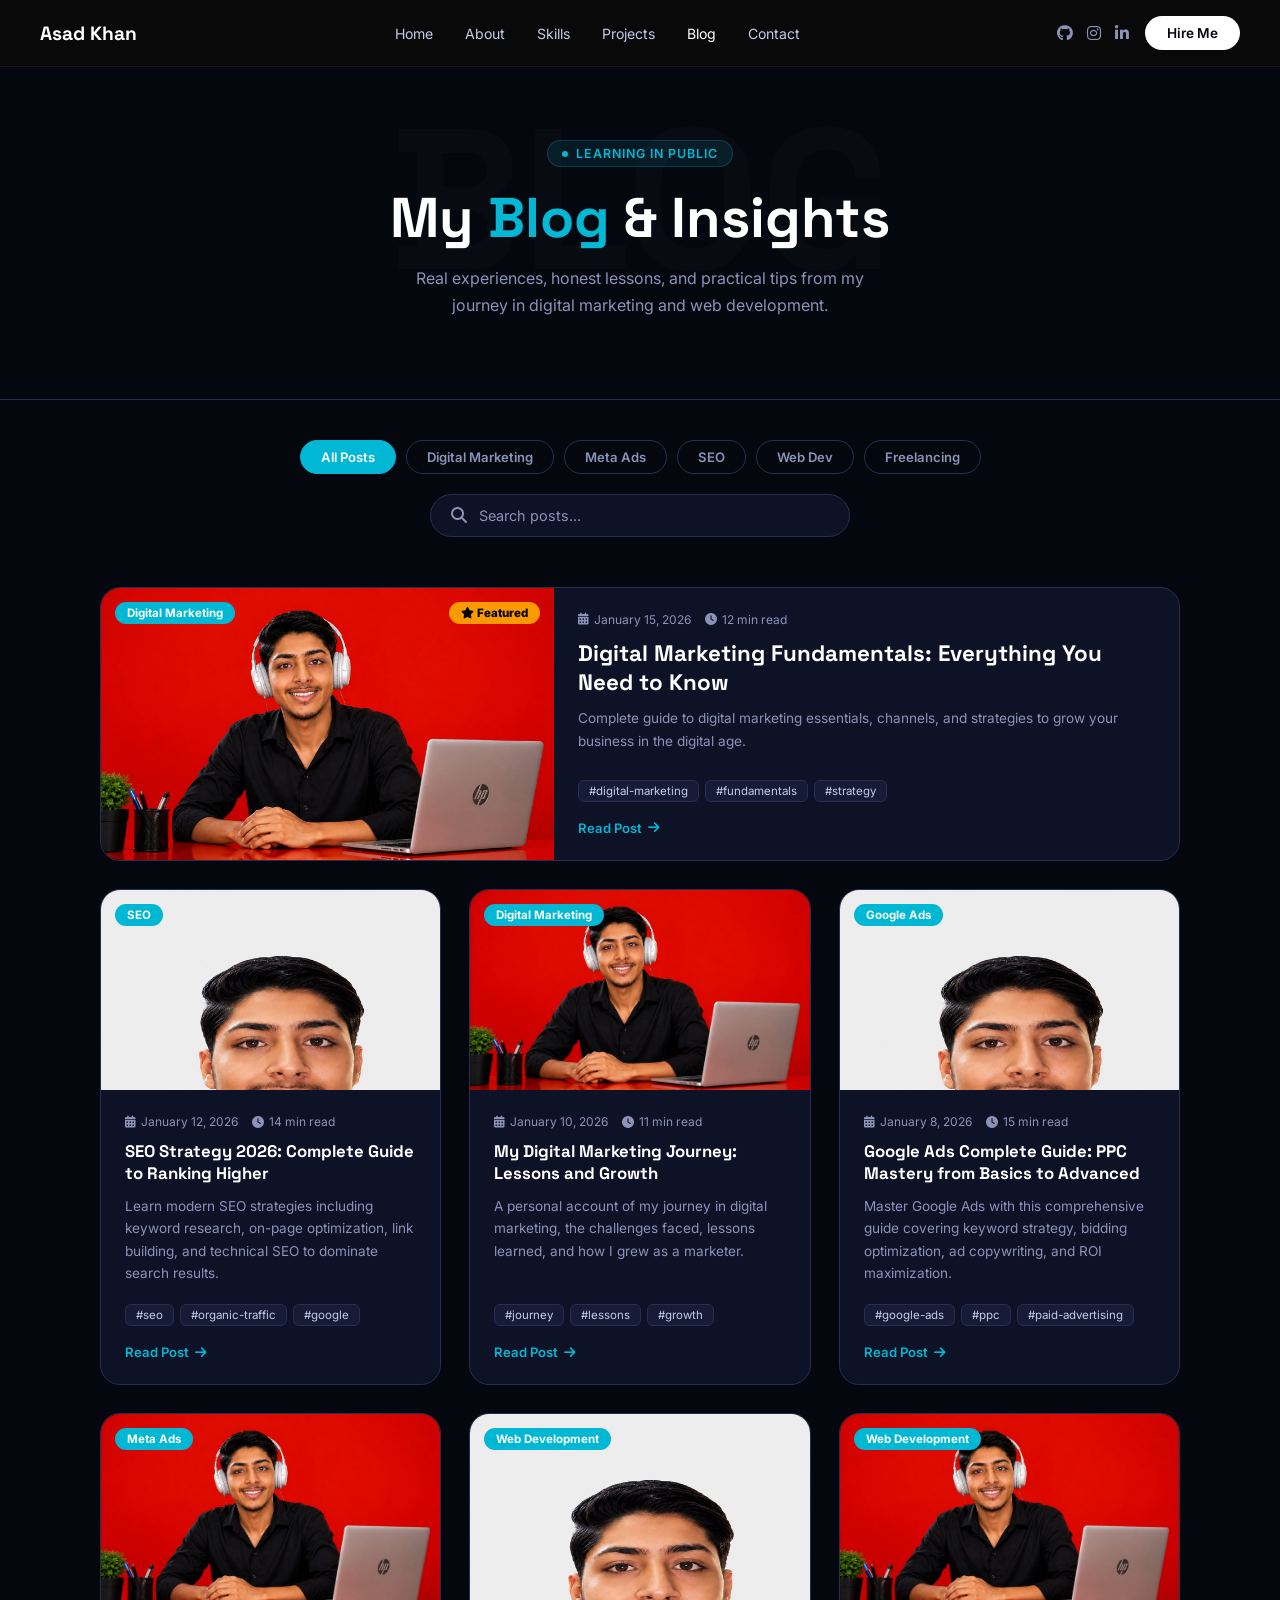
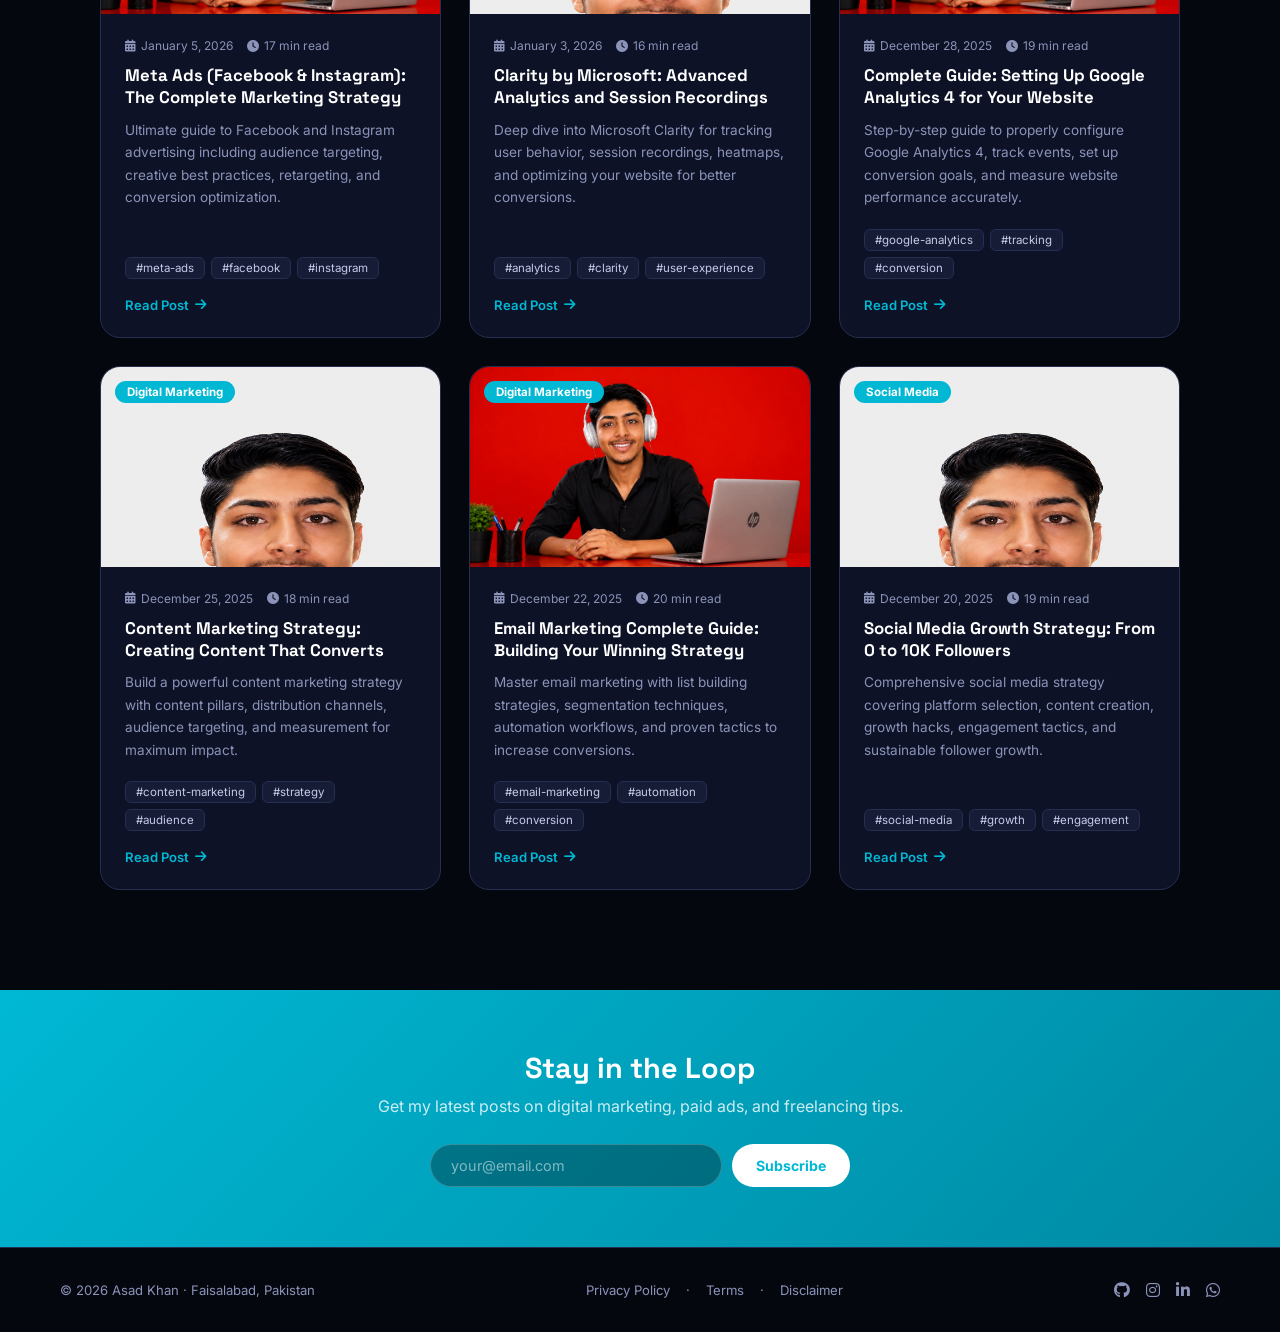
==== blog.html @ 9afbaabc "Add files via upload" ====
<!DOCTYPE html>
<html lang="en">
<head>
<meta charset="UTF-8"/>
<meta name="viewport" content="width=device-width, initial-scale=1.0"/>
<title>Blog | Asad Khan</title>
<link href="https://fonts.googleapis.com/css2?family=Inter:wght@300;400;500;600;700;800;900&family=Space+Grotesk:wght@400;500;600;700&display=swap" rel="stylesheet"/>
<link rel="stylesheet" href="https://cdnjs.cloudflare.com/ajax/libs/font-awesome/6.5.0/css/all.min.css"/>
<style>
*,*::before,*::after{margin:0;padding:0;box-sizing:border-box;}
:root{--red:#00B8D4;--red-dark:#0089A3;--red-light:#4DD8EA;--black:#05070F;--dark:#0A0E1C;--dark3:#161B36;--white:#FFFFFF;--grey:#8B93B8;--light-grey:#C4CBE8;--card-dark:#0D1226;--card-border:#262E52;}
html{scroll-behavior:smooth;}
body{font-family:'Inter',sans-serif;background:var(--black);color:var(--white);overflow-x:hidden;}
a{text-decoration:none;color:inherit;}
::-webkit-scrollbar{width:4px;}::-webkit-scrollbar-thumb{background:var(--red);border-radius:2px;}

/* NAV */
nav{position:fixed;top:0;left:0;right:0;z-index:1000;display:flex;align-items:center;justify-content:space-between;padding:16px 40px;background:rgba(10,10,10,0.92);backdrop-filter:blur(12px);border-bottom:1px solid rgba(255,255,255,0.05);}
.nav-logo{font-family:'Space Grotesk',sans-serif;font-size:1.2rem;font-weight:700;}
.nav-links{display:flex;gap:32px;list-style:none;}
.nav-links a{font-size:0.88rem;color:var(--light-grey);transition:color 0.2s;}
.nav-links a:hover,.nav-links a.active{color:var(--white);}
.nav-right{display:flex;align-items:center;gap:16px;}
.nav-social-links{display:flex;gap:14px;}
.nav-social-links a{color:var(--grey);font-size:1rem;transition:color 0.2s;}
.nav-social-links a:hover{color:var(--white);}
.btn-hire{background:var(--white);color:var(--black);padding:9px 22px;border-radius:50px;font-size:0.85rem;font-weight:600;transition:all 0.2s;}
.btn-hire:hover{background:var(--red);color:var(--white);}

/* HERO */
.blog-hero{padding:140px 60px 80px;text-align:center;position:relative;overflow:hidden;border-bottom:1px solid var(--card-border);}
.blog-hero::before{content:'BLOG';position:absolute;top:50%;left:50%;transform:translate(-50%,-50%);font-family:'Space Grotesk',sans-serif;font-size:clamp(80px,18vw,200px);font-weight:900;color:rgba(255,255,255,0.02);pointer-events:none;white-space:nowrap;}
.blog-eyebrow{display:inline-flex;align-items:center;gap:8px;background:rgba(0,184,212,0.1);border:1px solid rgba(0,184,212,0.25);padding:5px 14px;border-radius:50px;font-size:0.78rem;color:var(--red);font-weight:600;letter-spacing:1px;text-transform:uppercase;margin-bottom:20px;}
.blog-eyebrow span{width:6px;height:6px;background:var(--red);border-radius:50%;animation:pulse 2s infinite;}
@keyframes pulse{0%,100%{opacity:1}50%{opacity:0.3}}
.blog-hero h1{font-family:'Space Grotesk',sans-serif;font-size:clamp(2.2rem,5vw,3.5rem);font-weight:800;line-height:1.1;margin-bottom:16px;}
.blog-hero h1 span{color:var(--red);}
.blog-hero p{color:var(--grey);font-size:1rem;max-width:500px;margin:0 auto;line-height:1.7;}

/* FILTERS */
.filter-wrap{padding:40px 60px 0;display:flex;gap:10px;flex-wrap:wrap;justify-content:center;}
.filter-btn{padding:8px 20px;border-radius:50px;font-size:0.82rem;font-weight:600;border:1px solid var(--card-border);background:transparent;color:var(--grey);cursor:pointer;font-family:inherit;transition:all 0.2s;}
.filter-btn:hover{border-color:var(--red);color:var(--red);}
.filter-btn.active{background:var(--red);border-color:var(--red);color:var(--white);}

/* SEARCH */
.search-wrap{padding:20px 60px 0;display:flex;justify-content:center;}
.search-box{display:flex;align-items:center;gap:12px;background:var(--card-dark);border:1px solid var(--card-border);border-radius:50px;padding:12px 20px;width:100%;max-width:420px;transition:border-color 0.2s;}
.search-box:focus-within{border-color:var(--red);}
.search-box i{color:var(--grey);}
.search-box input{background:transparent;border:none;outline:none;color:var(--white);font-family:inherit;font-size:0.9rem;width:100%;}
.search-box input::placeholder{color:var(--grey);}

/* GRID */
.blog-grid-wrap{padding:50px 60px 100px;max-width:1200px;margin:0 auto;}
.blog-grid{display:grid;grid-template-columns:repeat(auto-fill,minmax(340px,1fr));gap:28px;}

/* CARD */
.blog-card{background:var(--card-dark);border:1px solid var(--card-border);border-radius:20px;overflow:hidden;transition:all 0.3s;cursor:pointer;display:flex;flex-direction:column;}
.blog-card:hover{border-color:rgba(0,184,212,0.4);transform:translateY(-6px);box-shadow:0 20px 50px rgba(0,0,0,0.4);}
.blog-card-img{width:100%;height:200px;background:linear-gradient(135deg,#05101a,#081b2a);display:block;position:relative;overflow:hidden;}
.blog-card-img img{width:100%;height:100%;object-fit:cover;object-position:top;transition:transform 0.4s;}
.blog-card:hover .blog-card-img img{transform:scale(1.05);}
.blog-card-img-placeholder{width:100%;height:100%;display:flex;align-items:center;justify-content:center;font-size:3rem;color:var(--red);}
.blog-cat-badge{position:absolute;top:14px;left:14px;background:var(--red);color:var(--white);padding:4px 12px;border-radius:50px;font-size:0.72rem;font-weight:700;}
.featured-label{position:absolute;top:14px;right:14px;background:rgba(255,170,0,0.9);color:#000;padding:4px 12px;border-radius:50px;font-size:0.72rem;font-weight:800;}
.blog-card-body{padding:24px;flex:1;display:flex;flex-direction:column;}
.blog-meta{display:flex;align-items:center;gap:14px;margin-bottom:12px;}
.blog-date,.blog-read-time{font-size:0.75rem;color:var(--grey);display:flex;align-items:center;gap:5px;}
.blog-card-body h3{font-family:'Space Grotesk',sans-serif;font-size:1.05rem;font-weight:700;line-height:1.3;margin-bottom:10px;color:var(--white);transition:color 0.2s;}
.blog-card:hover h3{color:var(--red);}
.blog-card-body p{font-size:0.85rem;color:var(--grey);line-height:1.65;flex:1;margin-bottom:20px;}
.blog-tags{display:flex;flex-wrap:wrap;gap:6px;margin-bottom:18px;}
.blog-tag{background:var(--dark3);border:1px solid var(--card-border);padding:3px 10px;border-radius:6px;font-size:0.72rem;color:var(--light-grey);}
.blog-read-btn{display:inline-flex;align-items:center;gap:6px;color:var(--red);font-size:0.82rem;font-weight:600;transition:gap 0.2s;}
.blog-card:hover .blog-read-btn{gap:10px;}

/* FEATURED */
.blog-card.featured{grid-column:1/-1;flex-direction:row;min-height:260px;}
.blog-card.featured .blog-card-img{width:42%;height:auto;flex-shrink:0;border-radius:0;}
.blog-card.featured .blog-card-img img{height:100%;}
.blog-card.featured .blog-card-body h3{font-size:1.4rem;}

/* LOADING */
.loading-state{text-align:center;padding:80px 20px;color:var(--grey);}
.loading-state .spinner{width:40px;height:40px;border:3px solid var(--card-border);border-top-color:var(--red);border-radius:50%;animation:spin 0.8s linear infinite;margin:0 auto 16px;}
@keyframes spin{to{transform:rotate(360deg)}}

/* EMPTY */
.empty-state{text-align:center;padding:80px 20px;color:var(--grey);grid-column:1/-1;}
.empty-state i{font-size:3rem;margin-bottom:16px;color:var(--card-border);display:block;}
.empty-state h3{font-size:1.1rem;color:var(--light-grey);margin-bottom:8px;}

/* NEWSLETTER */
.newsletter-strip{background:linear-gradient(135deg,var(--red),#0089A3);padding:60px;text-align:center;position:relative;overflow:hidden;}
.newsletter-strip h2{font-family:'Space Grotesk',sans-serif;font-size:1.8rem;font-weight:700;margin-bottom:10px;}
.newsletter-strip p{color:rgba(255,255,255,0.8);margin-bottom:28px;}
.newsletter-form{display:flex;gap:10px;max-width:420px;margin:0 auto;}
.newsletter-form input{flex:1;background:rgba(0,0,0,0.3);border:1px solid rgba(255,255,255,0.2);color:#fff;border-radius:50px;padding:12px 20px;font-family:inherit;font-size:0.9rem;outline:none;}
.newsletter-form input::placeholder{color:rgba(255,255,255,0.5);}
.newsletter-form button{background:#fff;color:var(--red);border:none;border-radius:50px;padding:12px 24px;font-weight:700;font-size:0.88rem;cursor:pointer;font-family:inherit;transition:all 0.2s;white-space:nowrap;}
.newsletter-form button:hover{background:var(--black);color:#fff;}

/* FOOTER */
footer{background:var(--black);padding:32px 60px;display:flex;justify-content:space-between;align-items:center;border-top:1px solid var(--card-border);flex-wrap:wrap;gap:16px;}
.footer-left{font-size:0.82rem;color:var(--grey);}
.footer-center{font-size:0.82rem;color:var(--grey);}
.footer-center a{color:var(--grey);text-decoration:none;transition:color 0.2s;margin:0 12px;}
.footer-center a:hover{color:var(--white);}
.footer-right{display:flex;gap:16px;}
.footer-right a{color:var(--grey);font-size:1rem;transition:color 0.2s;}
.footer-right a:hover{color:var(--white);}

/* FADE UP */
.fade-up{opacity:0;transform:translateY(30px);transition:all 0.6s ease;}
.fade-up.visible{opacity:1;transform:translateY(0);}

/* MOBILE */
/* Hamburger */
.hamburger{display:none;flex-direction:column;gap:5px;background:none;border:none;cursor:pointer;padding:4px;}
.hamburger span{display:block;width:24px;height:2px;background:#fff;border-radius:2px;transition:all 0.3s;}
.hamburger.open span:nth-child(1){transform:rotate(45deg) translate(5px,5px);}
.hamburger.open span:nth-child(2){opacity:0;}
.hamburger.open span:nth-child(3){transform:rotate(-45deg) translate(5px,-5px);}
.mobile-drawer{display:none;position:fixed;inset:0;z-index:1050;background:rgba(0,0,0,0.97);flex-direction:column;align-items:center;justify-content:center;}
.mobile-drawer.open{display:flex;}
.mobile-drawer a{font-family:'Space Grotesk',sans-serif;font-size:1.8rem;font-weight:700;color:#fff;padding:14px 40px;width:100%;text-align:center;border-bottom:1px solid rgba(255,255,255,0.05);transition:color 0.2s;}
.mobile-drawer a:hover{color:#00B8D4;}
.mobile-drawer-social{display:flex;gap:20px;margin-top:24px;}
.mobile-drawer-social a{font-size:1.3rem!important;width:auto!important;border:none!important;padding:8px!important;color:#888!important;}

@media(max-width:900px){
  nav{padding:14px 20px;}
  .nav-links{display:none;}
  .nav-social-links{display:none;}
  .hamburger{display:flex;}
  .blog-hero{padding:120px 20px 60px;}
  .filter-wrap,.search-wrap,.blog-grid-wrap{padding-left:16px;padding-right:16px;}
  .blog-hero h1{font-size:clamp(1.8rem,6vw,2.5rem);}
  .blog-card.featured{flex-direction:column;}
  .blog-card.featured .blog-card-img{width:100%;height:200px;}
  .blog-grid{grid-template-columns:1fr;gap:16px;}
  .newsletter-strip{padding:40px 20px;}
  .newsletter-form{flex-direction:column;}
  footer{padding:20px;flex-direction:column;gap:12px;}
  .footer-right{justify-content:flex-start;}
}
@media(max-width:480px){
  .blog-hero{padding:100px 16px 40px;}
  .blog-eyebrow{font-size:0.7rem;}
  .filter-wrap{padding:24px 16px 0;gap:6px;}
  .filter-btn{padding:6px 14px;font-size:0.76rem;}
  .search-wrap{padding:14px 16px 0;}
  .blog-card-body{padding:16px;}
  .blog-card-body h3{font-size:0.95rem;}
  .blog-card-body p{font-size:0.82rem;}
  .newsletter-strip h2{font-size:1.3rem;}
}
</style>
<link rel="icon" type="image/x-icon" href="favicon.ico"/>
<link rel="icon" type="image/png" sizes="32x32" href="images/favicon-32x32.png"/>
<link rel="icon" type="image/png" sizes="16x16" href="images/favicon-16x16.png"/>
<link rel="apple-touch-icon" sizes="180x180" href="images/apple-touch-icon.png"/>
<link rel="manifest" href="site.webmanifest"/>
</head>
<body>

<!-- MOBILE DRAWER -->
<div class="mobile-drawer" id="mobileDrawer">
  <a href="index.html">Home</a>
  <a href="index.html#about">About</a>
  <a href="index.html#skills">Skills</a>
  <a href="index.html#projects">Projects</a>
  <a href="blog.html" style="color:#00B8D4">Blog</a>
  <a href="index.html#contact">Contact</a>
  <div class="mobile-drawer-social">
    <a href="https://github.com/asadlodhi143" target="_blank"><i class="fab fa-github"></i></a>
    <a href="https://www.instagram.com/asadlodhi_143/" target="_blank"><i class="fab fa-instagram"></i></a>
    <a href="https://wa.me/923209835916" target="_blank"><i class="fab fa-whatsapp"></i></a>
  </div>
</div>

<!-- NAV -->
<nav>
  <a href="index.html" class="nav-logo">Asad Khan</a>
  <ul class="nav-links">
    <li><a href="index.html">Home</a></li>
    <li><a href="index.html#about">About</a></li>
    <li><a href="index.html#skills">Skills</a></li>
    <li><a href="index.html#projects">Projects</a></li>
    <li><a href="blog.html" class="active">Blog</a></li>
    <li><a href="index.html#contact">Contact</a></li>
  </ul>
  <div class="nav-right">
    <div class="nav-social-links">
      <a href="https://github.com/asadlodhi143" target="_blank"><i class="fab fa-github"></i></a>
      <a href="https://www.instagram.com/asadlodhi_143/" target="_blank"><i class="fab fa-instagram"></i></a>
      <a href="https://www.linkedin.com/in/muhammad-asad-khan-b22606419/?skipRedirect=true" target="_blank"><i class="fab fa-linkedin-in"></i></a>
    </div>
    <a href="index.html#contact" class="btn-hire">Hire Me</a>
    <button class="hamburger" id="hamburger" onclick="toggleMenu()">
      <span></span><span></span><span></span>
    </button>
  </div>
</nav>

<!-- HERO -->
<div class="blog-hero">
  <div class="blog-eyebrow"><span></span> Learning in Public</div>
  <h1>My <span>Blog</span> &amp; Insights</h1>
  <p>Real experiences, honest lessons, and practical tips from my journey in digital marketing and web development.</p>
</div>

<!-- FILTERS -->
<div class="filter-wrap" id="filterWrap">
  <button class="filter-btn active" onclick="filterPosts('all',this)">All Posts</button>
  <button class="filter-btn" onclick="filterPosts('Digital Marketing',this)">Digital Marketing</button>
  <button class="filter-btn" onclick="filterPosts('Meta Ads',this)">Meta Ads</button>
  <button class="filter-btn" onclick="filterPosts('SEO',this)">SEO</button>
  <button class="filter-btn" onclick="filterPosts('Web Development',this)">Web Dev</button>
  <button class="filter-btn" onclick="filterPosts('Freelancing Tips',this)">Freelancing</button>
</div>

<!-- SEARCH -->
<div class="search-wrap">
  <div class="search-box">
    <i class="fas fa-search"></i>
    <input type="text" id="searchInput" placeholder="Search posts..." oninput="searchPosts()"/>
  </div>
</div>

<!-- GRID -->
<div class="blog-grid-wrap">
  <div class="blog-grid" id="blogGrid">
    <div class="loading-state" style="grid-column:1/-1">
      <div class="spinner"></div>
      <p>Loading posts...</p>
    </div>
  </div>
</div>

<!-- NEWSLETTER -->
<div class="newsletter-strip">
  <h2>Stay in the Loop</h2>
  <p>Get my latest posts on digital marketing, paid ads, and freelancing tips.</p>
  <div class="newsletter-form">
    <input type="email" id="nl-email" placeholder="your@email.com"/>
    <button onclick="subscribeNewsletter()">Subscribe</button>
  </div>
</div>

<!-- FOOTER -->
<footer>
  <div class="footer-left">© 2026 Asad Khan · Faisalabad, Pakistan</div>
  <div class="footer-center" style="font-size:0.82rem;">
    <a href="privacy-policy.html" style="color:var(--grey);margin:0 12px;transition:color 0.2s;">Privacy Policy</a> · 
    <a href="terms.html" style="color:var(--grey);margin:0 12px;transition:color 0.2s;">Terms</a> · 
    <a href="disclaimer.html" style="color:var(--grey);margin:0 12px;transition:color 0.2s;">Disclaimer</a>
  </div>
  <div class="footer-right">
    <a href="https://github.com/asadlodhi143" target="_blank"><i class="fab fa-github"></i></a>
    <a href="https://www.instagram.com/asadlodhi_143/" target="_blank"><i class="fab fa-instagram"></i></a>
    <a href="https://www.linkedin.com/in/muhammad-asad-khan-b22606419/?skipRedirect=true" target="_blank"><i class="fab fa-linkedin-in"></i></a>
    <a href="https://wa.me/923209835916" target="_blank"><i class="fab fa-whatsapp"></i></a>
  </div>
</footer>

<script>
// ── STATE ─────────────────────────────────────────────────────────
let ALL_POSTS    = [];
let activeFilter = 'all';
let searchQuery  = '';

// ── ICON MAP per category ────────────────────────────────────────
const EMOJI = {
  'Digital Marketing':'fa-bullhorn','Meta Ads':'fa-bullseye','Google Ads':'fa-magnifying-glass-dollar',
  'SEO':'fa-magnifying-glass','Social Media':'fa-mobile-screen','Web Development':'fa-code',
  'Freelancing Tips':'fa-briefcase','Case Study':'fa-chart-column','General':'fa-pen-nib'
};

// ── LOAD posts.json (auto-generated by build script) ─────────────
async function loadPosts() {
  try {
    const res = await fetch('posts.json?v=' + Date.now());
    if (!res.ok) throw new Error('not found');
    ALL_POSTS = await res.json();
    renderPosts();
  } catch(e) {
    // Fallback: hardcoded 2 sample posts if posts.json not built yet
    ALL_POSTS = [
      {
        id:1, slug:'how-i-built-my-portfolio-free',
        title:'How I Built My Freelance Portfolio Website for Free',
        date:'July 1, 2026', category:'Web Development',
        summary:'I built a fully professional portfolio website with a contact form, voice intro, WhatsApp chat button — all for PKR 0. Here is exactly how I did it.',
        thumbnail:'images/asad-desk.png',
        tags:['portfolio','github pages','freelancing'],
        readTime:'5 min read', featured:true,
        link:'posts/post-viewer.html?slug=how-i-built-my-portfolio-free'
      },
      {
        id:2, slug:'5-lessons-from-internship',
        title:'5 Things I Learned in My Digital Marketing Internship',
        date:'June 15, 2026', category:'Digital Marketing',
        summary:'After completing my internship at KB Digital Marketing Agency, here are the 5 most valuable real-world lessons that no course ever taught me.',
        thumbnail:'images/asad-headshot.png',
        tags:['internship','digital marketing','lessons'],
        readTime:'4 min read', featured:false,
        link:'posts/post-viewer.html?slug=5-lessons-from-internship'
      }
    ];
    renderPosts();
  }
}

// ── RENDER ────────────────────────────────────────────────────────
function renderPosts() {
  const grid = document.getElementById('blogGrid');

  let filtered = ALL_POSTS.filter(p => {
    const mF = activeFilter === 'all' || p.category === activeFilter;
    const mS = !searchQuery ||
               p.title.toLowerCase().includes(searchQuery) ||
               p.summary.toLowerCase().includes(searchQuery) ||
               (p.tags || []).some(t => t.toLowerCase().includes(searchQuery));
    return mF && mS;
  });

  if (!filtered.length) {
    grid.innerHTML = `<div class="empty-state">
      <i class="fas fa-pen-nib"></i>
      <h3>No posts found</h3>
      <p>Try a different search or check back soon!</p>
    </div>`;
    return;
  }

  grid.innerHTML = filtered.map((p, i) => {
    const isFeat = p.featured && i === 0 && activeFilter === 'all' && !searchQuery;
    const link   = 'posts/post-viewer.html?slug=' + (p.slug || p.id);
    const emoji  = EMOJI[p.category] || 'fa-pen-nib';
    const imgHTML = p.thumbnail
      ? `<img src="${p.thumbnail}" alt="${p.title}" loading="lazy"/>`
      : `<div class="blog-card-img-placeholder"><i class="fas ${emoji}"></i></div>`;
    const tagsHTML = (p.tags||[]).map(t=>`<span class="blog-tag">#${t}</span>`).join('');

    return `
    <div class="blog-card ${isFeat?'featured':''} fade-up" onclick="window.location='${link}'">
      <div class="blog-card-img">
        ${imgHTML}
        <span class="blog-cat-badge">${p.category}</span>
        ${isFeat?'<span class="featured-label"><i class="fas fa-star"></i> Featured</span>':''}
      </div>
      <div class="blog-card-body">
        <div class="blog-meta">
          <span class="blog-date"><i class="fas fa-calendar-alt"></i> ${p.date}</span>
          <span class="blog-read-time"><i class="fas fa-clock"></i> ${p.readTime}</span>
        </div>
        <h3>${p.title}</h3>
        <p>${p.summary}</p>
        <div class="blog-tags">${tagsHTML}</div>
        <span class="blog-read-btn">Read Post <i class="fas fa-arrow-right"></i></span>
      </div>
    </div>`;
  }).join('');

  // Trigger fade-up
  requestAnimationFrame(() => {
    document.querySelectorAll('.fade-up').forEach((el,i) => {
      setTimeout(() => el.classList.add('visible'), i * 100);
    });
  });
}

// ── FILTER & SEARCH ───────────────────────────────────────────────
function filterPosts(cat, btn) {
  activeFilter = cat;
  document.querySelectorAll('.filter-btn').forEach(b => b.classList.remove('active'));
  btn.classList.add('active');
  renderPosts();
}
function searchPosts() {
  searchQuery = document.getElementById('searchInput').value.toLowerCase().trim();
  renderPosts();
}

// ── NEWSLETTER ────────────────────────────────────────────────────
function subscribeNewsletter() {
  const email = document.getElementById('nl-email').value.trim();
  if (!email || !email.includes('@')) { alert('Please enter a valid email.'); return; }
  alert('Subscribed! Thanks ' + email);
  document.getElementById('nl-email').value = '';
}

// ── INIT ──────────────────────────────────────────────────────────
loadPosts();

// ── MOBILE MENU ───────────────────────────────────────────────────
function toggleMenu() {
  const d = document.getElementById('mobileDrawer');
  const b = document.getElementById('hamburger');
  const isOpen = d.classList.toggle('open');
  b.classList.toggle('open', isOpen);
  document.body.style.overflow = isOpen ? 'hidden' : '';
}
document.addEventListener('keydown', e => {
  if (e.key === 'Escape') {
    document.getElementById('mobileDrawer').classList.remove('open');
    document.getElementById('hamburger').classList.remove('open');
    document.body.style.overflow = '';
  }
});
</script>
</body>
</html>
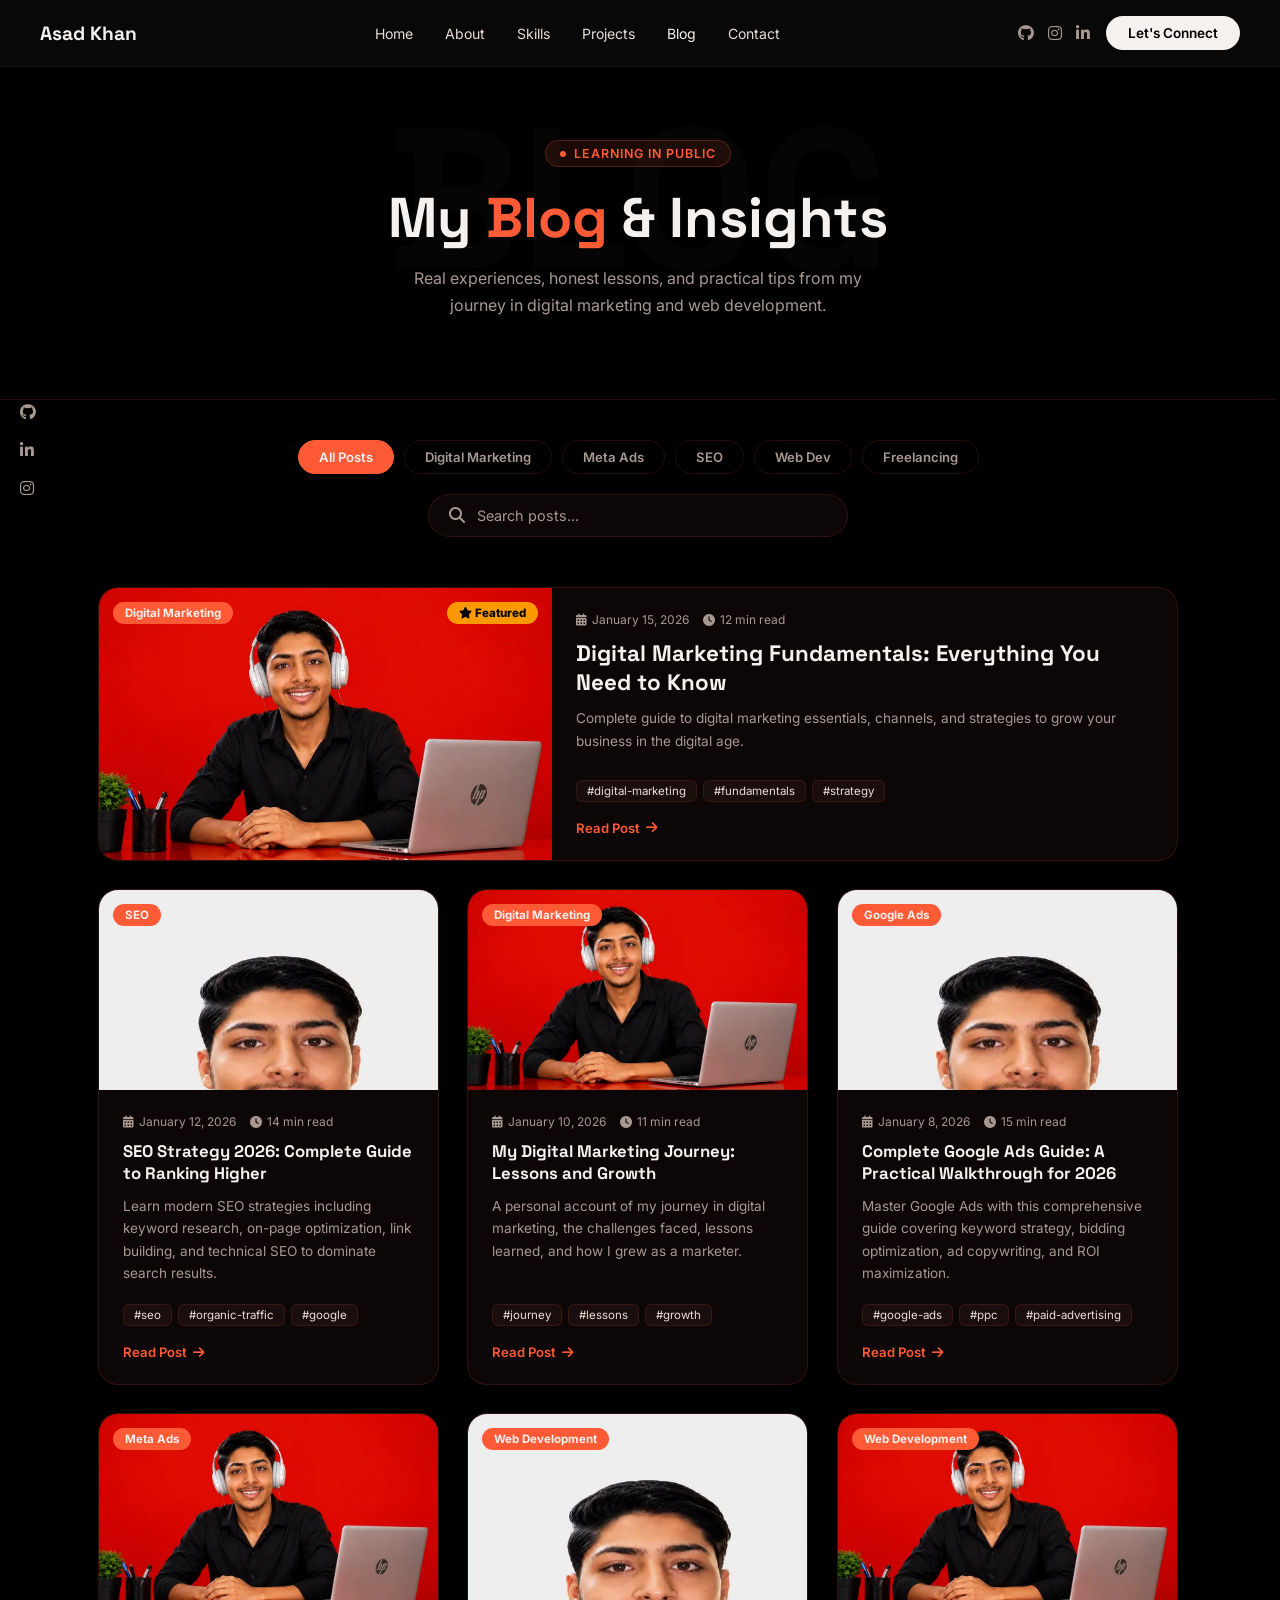
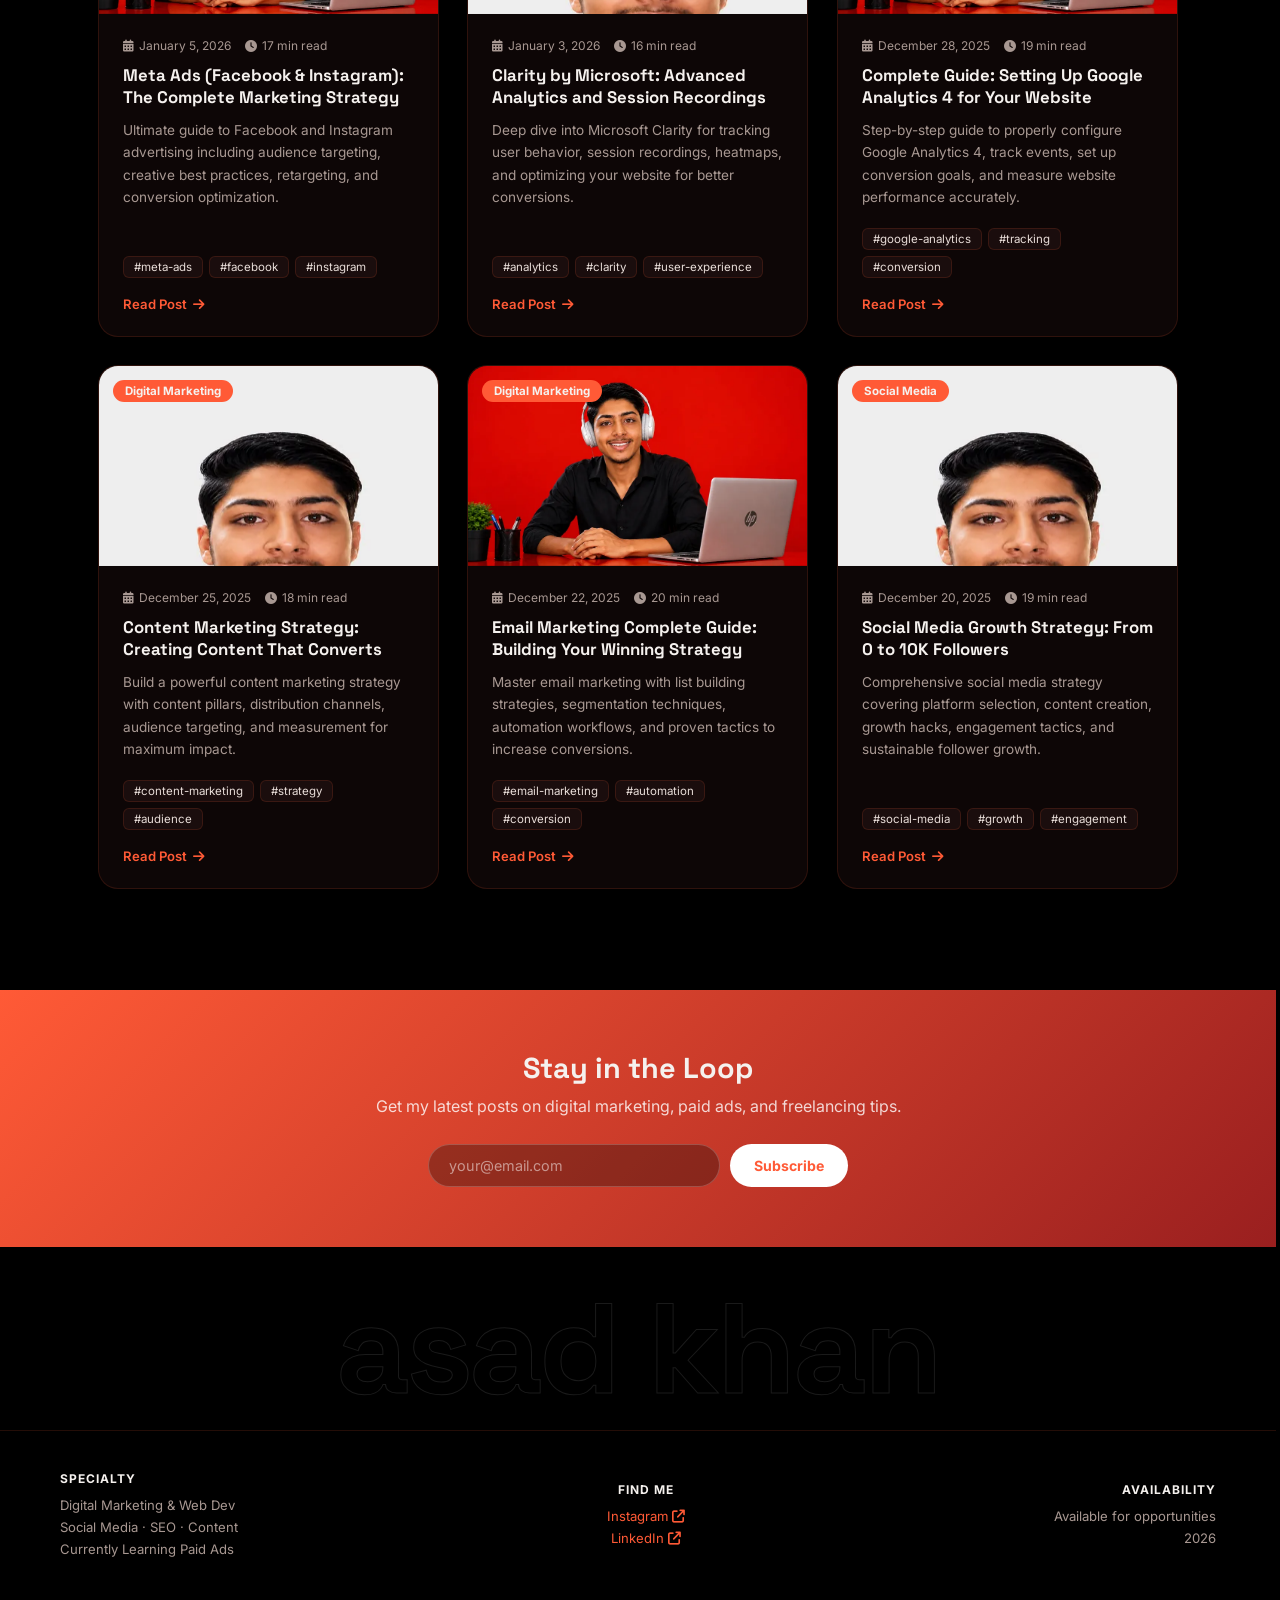
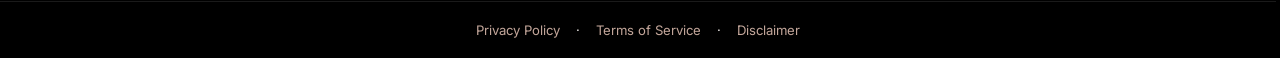
==== commit 91f23eac: "Add files via upload" ====
--- a/blog.html
+++ b/blog.html
@@ -1,177 +1,198 @@
 <!DOCTYPE html>
 <html lang="en">
 <head>
+<!-- Microsoft Clarity (site-wide) -->
+<script type="text/javascript">
+  (function(c,l,a,r,i,t,y){
+    c[a]=c[a]||function(){(c[a].q=c[a].q||[]).push(arguments)};
+    t=l.createElement(r);t.async=1;t.src="https://www.clarity.ms/tag/"+i;
+    y=l.getElementsByTagName(r)[0];y.parentNode.insertBefore(t,y);
+  })(window, document, "clarity", "script", "xlpjov2pxv");
+</script>
+
 <meta charset="UTF-8"/>
 <meta name="viewport" content="width=device-width, initial-scale=1.0"/>
 <title>Blog | Asad Khan</title>
+<meta name="description" content="Real experiences, honest lessons, and practical tips from Muhammad Asad Khan's journey in digital marketing and web development."/>
+
+<!-- Brand fonts + icons (same as main site) -->
 <link href="https://fonts.googleapis.com/css2?family=Inter:wght@300;400;500;600;700;800;900&family=Space+Grotesk:wght@400;500;600;700&display=swap" rel="stylesheet"/>
 <link rel="stylesheet" href="https://cdnjs.cloudflare.com/ajax/libs/font-awesome/6.5.0/css/all.min.css"/>
-<style>
-*,*::before,*::after{margin:0;padding:0;box-sizing:border-box;}
-:root{--red:#00B8D4;--red-dark:#0089A3;--red-light:#4DD8EA;--black:#05070F;--dark:#0A0E1C;--dark3:#161B36;--white:#FFFFFF;--grey:#8B93B8;--light-grey:#C4CBE8;--card-dark:#0D1226;--card-border:#262E52;}
-html{scroll-behavior:smooth;}
-body{font-family:'Inter',sans-serif;background:var(--black);color:var(--white);overflow-x:hidden;}
-a{text-decoration:none;color:inherit;}
-::-webkit-scrollbar{width:4px;}::-webkit-scrollbar-thumb{background:var(--red);border-radius:2px;}
-
-/* NAV */
-nav{position:fixed;top:0;left:0;right:0;z-index:1000;display:flex;align-items:center;justify-content:space-between;padding:16px 40px;background:rgba(10,10,10,0.92);backdrop-filter:blur(12px);border-bottom:1px solid rgba(255,255,255,0.05);}
-.nav-logo{font-family:'Space Grotesk',sans-serif;font-size:1.2rem;font-weight:700;}
-.nav-links{display:flex;gap:32px;list-style:none;}
-.nav-links a{font-size:0.88rem;color:var(--light-grey);transition:color 0.2s;}
-.nav-links a:hover,.nav-links a.active{color:var(--white);}
-.nav-right{display:flex;align-items:center;gap:16px;}
-.nav-social-links{display:flex;gap:14px;}
-.nav-social-links a{color:var(--grey);font-size:1rem;transition:color 0.2s;}
-.nav-social-links a:hover{color:var(--white);}
-.btn-hire{background:var(--white);color:var(--black);padding:9px 22px;border-radius:50px;font-size:0.85rem;font-weight:600;transition:all 0.2s;}
-.btn-hire:hover{background:var(--red);color:var(--white);}
-
-/* HERO */
-.blog-hero{padding:140px 60px 80px;text-align:center;position:relative;overflow:hidden;border-bottom:1px solid var(--card-border);}
-.blog-hero::before{content:'BLOG';position:absolute;top:50%;left:50%;transform:translate(-50%,-50%);font-family:'Space Grotesk',sans-serif;font-size:clamp(80px,18vw,200px);font-weight:900;color:rgba(255,255,255,0.02);pointer-events:none;white-space:nowrap;}
-.blog-eyebrow{display:inline-flex;align-items:center;gap:8px;background:rgba(0,184,212,0.1);border:1px solid rgba(0,184,212,0.25);padding:5px 14px;border-radius:50px;font-size:0.78rem;color:var(--red);font-weight:600;letter-spacing:1px;text-transform:uppercase;margin-bottom:20px;}
-.blog-eyebrow span{width:6px;height:6px;background:var(--red);border-radius:50%;animation:pulse 2s infinite;}
-@keyframes pulse{0%,100%{opacity:1}50%{opacity:0.3}}
-.blog-hero h1{font-family:'Space Grotesk',sans-serif;font-size:clamp(2.2rem,5vw,3.5rem);font-weight:800;line-height:1.1;margin-bottom:16px;}
-.blog-hero h1 span{color:var(--red);}
-.blog-hero p{color:var(--grey);font-size:1rem;max-width:500px;margin:0 auto;line-height:1.7;}
-
-/* FILTERS */
-.filter-wrap{padding:40px 60px 0;display:flex;gap:10px;flex-wrap:wrap;justify-content:center;}
-.filter-btn{padding:8px 20px;border-radius:50px;font-size:0.82rem;font-weight:600;border:1px solid var(--card-border);background:transparent;color:var(--grey);cursor:pointer;font-family:inherit;transition:all 0.2s;}
-.filter-btn:hover{border-color:var(--red);color:var(--red);}
-.filter-btn.active{background:var(--red);border-color:var(--red);color:var(--white);}
-
-/* SEARCH */
-.search-wrap{padding:20px 60px 0;display:flex;justify-content:center;}
-.search-box{display:flex;align-items:center;gap:12px;background:var(--card-dark);border:1px solid var(--card-border);border-radius:50px;padding:12px 20px;width:100%;max-width:420px;transition:border-color 0.2s;}
-.search-box:focus-within{border-color:var(--red);}
-.search-box i{color:var(--grey);}
-.search-box input{background:transparent;border:none;outline:none;color:var(--white);font-family:inherit;font-size:0.9rem;width:100%;}
-.search-box input::placeholder{color:var(--grey);}
-
-/* GRID */
-.blog-grid-wrap{padding:50px 60px 100px;max-width:1200px;margin:0 auto;}
-.blog-grid{display:grid;grid-template-columns:repeat(auto-fill,minmax(340px,1fr));gap:28px;}
-
-/* CARD */
-.blog-card{background:var(--card-dark);border:1px solid var(--card-border);border-radius:20px;overflow:hidden;transition:all 0.3s;cursor:pointer;display:flex;flex-direction:column;}
-.blog-card:hover{border-color:rgba(0,184,212,0.4);transform:translateY(-6px);box-shadow:0 20px 50px rgba(0,0,0,0.4);}
-.blog-card-img{width:100%;height:200px;background:linear-gradient(135deg,#05101a,#081b2a);display:block;position:relative;overflow:hidden;}
-.blog-card-img img{width:100%;height:100%;object-fit:cover;object-position:top;transition:transform 0.4s;}
-.blog-card:hover .blog-card-img img{transform:scale(1.05);}
-.blog-card-img-placeholder{width:100%;height:100%;display:flex;align-items:center;justify-content:center;font-size:3rem;color:var(--red);}
-.blog-cat-badge{position:absolute;top:14px;left:14px;background:var(--red);color:var(--white);padding:4px 12px;border-radius:50px;font-size:0.72rem;font-weight:700;}
-.featured-label{position:absolute;top:14px;right:14px;background:rgba(255,170,0,0.9);color:#000;padding:4px 12px;border-radius:50px;font-size:0.72rem;font-weight:800;}
-.blog-card-body{padding:24px;flex:1;display:flex;flex-direction:column;}
-.blog-meta{display:flex;align-items:center;gap:14px;margin-bottom:12px;}
-.blog-date,.blog-read-time{font-size:0.75rem;color:var(--grey);display:flex;align-items:center;gap:5px;}
-.blog-card-body h3{font-family:'Space Grotesk',sans-serif;font-size:1.05rem;font-weight:700;line-height:1.3;margin-bottom:10px;color:var(--white);transition:color 0.2s;}
-.blog-card:hover h3{color:var(--red);}
-.blog-card-body p{font-size:0.85rem;color:var(--grey);line-height:1.65;flex:1;margin-bottom:20px;}
-.blog-tags{display:flex;flex-wrap:wrap;gap:6px;margin-bottom:18px;}
-.blog-tag{background:var(--dark3);border:1px solid var(--card-border);padding:3px 10px;border-radius:6px;font-size:0.72rem;color:var(--light-grey);}
-.blog-read-btn{display:inline-flex;align-items:center;gap:6px;color:var(--red);font-size:0.82rem;font-weight:600;transition:gap 0.2s;}
-.blog-card:hover .blog-read-btn{gap:10px;}
-
-/* FEATURED */
-.blog-card.featured{grid-column:1/-1;flex-direction:row;min-height:260px;}
-.blog-card.featured .blog-card-img{width:42%;height:auto;flex-shrink:0;border-radius:0;}
-.blog-card.featured .blog-card-img img{height:100%;}
-.blog-card.featured .blog-card-body h3{font-size:1.4rem;}
-
-/* LOADING */
-.loading-state{text-align:center;padding:80px 20px;color:var(--grey);}
-.loading-state .spinner{width:40px;height:40px;border:3px solid var(--card-border);border-top-color:var(--red);border-radius:50%;animation:spin 0.8s linear infinite;margin:0 auto 16px;}
-@keyframes spin{to{transform:rotate(360deg)}}
-
-/* EMPTY */
-.empty-state{text-align:center;padding:80px 20px;color:var(--grey);grid-column:1/-1;}
-.empty-state i{font-size:3rem;margin-bottom:16px;color:var(--card-border);display:block;}
-.empty-state h3{font-size:1.1rem;color:var(--light-grey);margin-bottom:8px;}
-
-/* NEWSLETTER */
-.newsletter-strip{background:linear-gradient(135deg,var(--red),#0089A3);padding:60px;text-align:center;position:relative;overflow:hidden;}
-.newsletter-strip h2{font-family:'Space Grotesk',sans-serif;font-size:1.8rem;font-weight:700;margin-bottom:10px;}
-.newsletter-strip p{color:rgba(255,255,255,0.8);margin-bottom:28px;}
-.newsletter-form{display:flex;gap:10px;max-width:420px;margin:0 auto;}
-.newsletter-form input{flex:1;background:rgba(0,0,0,0.3);border:1px solid rgba(255,255,255,0.2);color:#fff;border-radius:50px;padding:12px 20px;font-family:inherit;font-size:0.9rem;outline:none;}
-.newsletter-form input::placeholder{color:rgba(255,255,255,0.5);}
-.newsletter-form button{background:#fff;color:var(--red);border:none;border-radius:50px;padding:12px 24px;font-weight:700;font-size:0.88rem;cursor:pointer;font-family:inherit;transition:all 0.2s;white-space:nowrap;}
-.newsletter-form button:hover{background:var(--black);color:#fff;}
-
-/* FOOTER */
-footer{background:var(--black);padding:32px 60px;display:flex;justify-content:space-between;align-items:center;border-top:1px solid var(--card-border);flex-wrap:wrap;gap:16px;}
-.footer-left{font-size:0.82rem;color:var(--grey);}
-.footer-center{font-size:0.82rem;color:var(--grey);}
-.footer-center a{color:var(--grey);text-decoration:none;transition:color 0.2s;margin:0 12px;}
-.footer-center a:hover{color:var(--white);}
-.footer-right{display:flex;gap:16px;}
-.footer-right a{color:var(--grey);font-size:1rem;transition:color 0.2s;}
-.footer-right a:hover{color:var(--white);}
-
-/* FADE UP */
-.fade-up{opacity:0;transform:translateY(30px);transition:all 0.6s ease;}
-.fade-up.visible{opacity:1;transform:translateY(0);}
-
-/* MOBILE */
-/* Hamburger */
-.hamburger{display:none;flex-direction:column;gap:5px;background:none;border:none;cursor:pointer;padding:4px;}
-.hamburger span{display:block;width:24px;height:2px;background:#fff;border-radius:2px;transition:all 0.3s;}
-.hamburger.open span:nth-child(1){transform:rotate(45deg) translate(5px,5px);}
-.hamburger.open span:nth-child(2){opacity:0;}
-.hamburger.open span:nth-child(3){transform:rotate(-45deg) translate(5px,-5px);}
-.mobile-drawer{display:none;position:fixed;inset:0;z-index:1050;background:rgba(0,0,0,0.97);flex-direction:column;align-items:center;justify-content:center;}
-.mobile-drawer.open{display:flex;}
-.mobile-drawer a{font-family:'Space Grotesk',sans-serif;font-size:1.8rem;font-weight:700;color:#fff;padding:14px 40px;width:100%;text-align:center;border-bottom:1px solid rgba(255,255,255,0.05);transition:color 0.2s;}
-.mobile-drawer a:hover{color:#00B8D4;}
-.mobile-drawer-social{display:flex;gap:20px;margin-top:24px;}
-.mobile-drawer-social a{font-size:1.3rem!important;width:auto!important;border:none!important;padding:8px!important;color:#888!important;}
-
-@media(max-width:900px){
-  nav{padding:14px 20px;}
-  .nav-links{display:none;}
-  .nav-social-links{display:none;}
-  .hamburger{display:flex;}
-  .blog-hero{padding:120px 20px 60px;}
-  .filter-wrap,.search-wrap,.blog-grid-wrap{padding-left:16px;padding-right:16px;}
-  .blog-hero h1{font-size:clamp(1.8rem,6vw,2.5rem);}
-  .blog-card.featured{flex-direction:column;}
-  .blog-card.featured .blog-card-img{width:100%;height:200px;}
-  .blog-grid{grid-template-columns:1fr;gap:16px;}
-  .newsletter-strip{padding:40px 20px;}
-  .newsletter-form{flex-direction:column;}
-  footer{padding:20px;flex-direction:column;gap:12px;}
-  .footer-right{justify-content:flex-start;}
-}
-@media(max-width:480px){
-  .blog-hero{padding:100px 16px 40px;}
-  .blog-eyebrow{font-size:0.7rem;}
-  .filter-wrap{padding:24px 16px 0;gap:6px;}
-  .filter-btn{padding:6px 14px;font-size:0.76rem;}
-  .search-wrap{padding:14px 16px 0;}
-  .blog-card-body{padding:16px;}
-  .blog-card-body h3{font-size:0.95rem;}
-  .blog-card-body p{font-size:0.82rem;}
-  .newsletter-strip h2{font-size:1.3rem;}
-}
-</style>
+
+<!-- Shared brand stylesheets — SAME files as index.html, so nav, footer,
+     colors, typography and spacing stay perfectly in sync automatically. -->
+<link rel="stylesheet" href="style.css"/>
+<link rel="stylesheet" href="premium.css"/>
+
 <link rel="icon" type="image/x-icon" href="favicon.ico"/>
 <link rel="icon" type="image/png" sizes="32x32" href="images/favicon-32x32.png"/>
 <link rel="icon" type="image/png" sizes="16x16" href="images/favicon-16x16.png"/>
 <link rel="apple-touch-icon" sizes="180x180" href="images/apple-touch-icon.png"/>
 <link rel="manifest" href="site.webmanifest"/>
+
+<style>
+/* ══════════════════════════════════════════════════════════════
+   BLOG-ONLY STYLES
+   (Reset, nav, footer, colors, and fonts already come from style.css
+   / premium.css, so nothing brand-related is duplicated here —
+   only the layout that is unique to this page.)
+   ══════════════════════════════════════════════════════════════ */
+
+/* ---------- Performance: promote animated layers, avoid layout thrash --- */
+.blog-card, .fade-up { will-change: transform, opacity; }
+.blog-card-img img { will-change: transform; }
+
+/* ---------- Nav active-link state (Blog page) ---------- */
+.nav-links a.active { color: var(--white); }
+
+/* ---------- HERO ---------- */
+.blog-hero { padding: 140px 60px 80px; text-align: center; position: relative; overflow: hidden; border-bottom: 1px solid var(--card-border); contain: layout paint; }
+.blog-hero::before {
+  content: 'BLOG'; position: absolute; top: 50%; left: 50%; transform: translate(-50%, -50%);
+  font-family: 'Space Grotesk', sans-serif; font-size: clamp(80px, 18vw, 200px); font-weight: 900;
+  color: rgba(255,255,255,0.02); pointer-events: none; white-space: nowrap;
+}
+.blog-eyebrow {
+  display: inline-flex; align-items: center; gap: 8px;
+  background: rgba(255,90,54,0.1); border: 1px solid rgba(255,90,54,0.25);
+  padding: 5px 14px; border-radius: 50px; font-size: 0.78rem; color: var(--red);
+  font-weight: 600; letter-spacing: 1px; text-transform: uppercase; margin-bottom: 20px;
+}
+.blog-eyebrow span { width: 6px; height: 6px; background: var(--red); border-radius: 50%; animation: blogPulse 2s infinite; }
+@keyframes blogPulse { 0%, 100% { opacity: 1; } 50% { opacity: 0.3; } }
+.blog-hero h1 { font-family: 'Space Grotesk', sans-serif; font-size: clamp(2.2rem, 5vw, 3.5rem); font-weight: 800; line-height: 1.1; margin-bottom: 16px; }
+.blog-hero h1 span { color: var(--red); }
+.blog-hero p { color: var(--grey); font-size: 1rem; max-width: 500px; margin: 0 auto; line-height: 1.7; }
+
+/* ---------- FILTERS ---------- */
+.filter-wrap { padding: 40px 60px 0; display: flex; gap: 10px; flex-wrap: wrap; justify-content: center; }
+.filter-btn {
+  padding: 8px 20px; border-radius: 50px; font-size: 0.82rem; font-weight: 600;
+  border: 1px solid var(--card-border); background: transparent; color: var(--grey);
+  cursor: pointer; font-family: inherit;
+  transition: transform 0.25s cubic-bezier(0.4,0,0.2,1), box-shadow 0.25s cubic-bezier(0.4,0,0.2,1), color 0.2s, border-color 0.2s, background 0.2s;
+}
+.filter-btn:hover { border-color: var(--red); color: var(--red); transform: translateY(-2px); box-shadow: 0 8px 20px rgba(255,90,54,0.18); }
+.filter-btn:active { transform: translateY(1px) scale(0.98); box-shadow: none; }
+.filter-btn.active { background: var(--red); border-color: var(--red); color: var(--white); }
+
+/* ---------- SEARCH ---------- */
+.search-wrap { padding: 20px 60px 0; display: flex; justify-content: center; }
+.search-box {
+  display: flex; align-items: center; gap: 12px; background: var(--card-dark);
+  border: 1px solid var(--card-border); border-radius: 50px; padding: 12px 20px;
+  width: 100%; max-width: 420px; transition: border-color 0.25s cubic-bezier(0.4,0,0.2,1);
+}
+.search-box:focus-within { border-color: var(--red); }
+.search-box i { color: var(--grey); }
+.search-box input { background: transparent; border: none; outline: none; color: var(--white); font-family: inherit; font-size: 0.9rem; width: 100%; }
+.search-box input::placeholder { color: var(--grey); }
+
+/* ---------- GRID ---------- */
+.blog-grid-wrap { padding: 50px 60px 100px; max-width: 1200px; margin: 0 auto; }
+.blog-grid { display: grid; grid-template-columns: repeat(auto-fill, minmax(340px, 1fr)); gap: 28px; }
+
+/* ---------- CARD ---------- */
+.blog-card {
+  background: var(--card-dark); border: 1px solid var(--card-border); border-radius: 20px;
+  overflow: hidden; cursor: pointer; display: flex; flex-direction: column;
+  transition: transform 0.25s cubic-bezier(0.4,0,0.2,1), box-shadow 0.25s cubic-bezier(0.4,0,0.2,1), border-color 0.25s;
+}
+.blog-card:hover { border-color: rgba(255,90,54,0.4); transform: translateY(-6px); box-shadow: 0 20px 50px rgba(0,0,0,0.4); }
+.blog-card:active { transform: translateY(-2px) scale(0.99); }
+.blog-card-img { width: 100%; height: 200px; background: linear-gradient(135deg, #170A07, #2A130D); display: block; position: relative; overflow: hidden; }
+.blog-card-img img { width: 100%; height: 100%; object-fit: cover; object-position: top; transition: transform 0.4s cubic-bezier(0.4,0,0.2,1); }
+.blog-card:hover .blog-card-img img { transform: scale(1.05); }
+.blog-card-img-placeholder { width: 100%; height: 100%; display: flex; align-items: center; justify-content: center; font-size: 3rem; color: var(--red); }
+.blog-cat-badge { position: absolute; top: 14px; left: 14px; background: var(--red); color: var(--white); padding: 4px 12px; border-radius: 50px; font-size: 0.72rem; font-weight: 700; }
+.featured-label { position: absolute; top: 14px; right: 14px; background: rgba(255,170,0,0.9); color: #000; padding: 4px 12px; border-radius: 50px; font-size: 0.72rem; font-weight: 800; }
+.blog-card-body { padding: 24px; flex: 1; display: flex; flex-direction: column; }
+.blog-meta { display: flex; align-items: center; gap: 14px; margin-bottom: 12px; }
+.blog-date, .blog-read-time { font-size: 0.75rem; color: var(--grey); display: flex; align-items: center; gap: 5px; }
+.blog-card-body h3 { font-family: 'Space Grotesk', sans-serif; font-size: 1.05rem; font-weight: 700; line-height: 1.3; margin-bottom: 10px; color: var(--white); transition: color 0.2s; }
+.blog-card:hover h3 { color: var(--red); }
+.blog-card-body p { font-size: 0.85rem; color: var(--grey); line-height: 1.65; flex: 1; margin-bottom: 20px; }
+.blog-tags { display: flex; flex-wrap: wrap; gap: 6px; margin-bottom: 18px; }
+.blog-tag { background: var(--dark3); border: 1px solid var(--card-border); padding: 3px 10px; border-radius: 6px; font-size: 0.72rem; color: var(--light-grey); }
+.blog-read-btn { display: inline-flex; align-items: center; gap: 6px; color: var(--red); font-size: 0.82rem; font-weight: 600; transition: gap 0.2s; }
+.blog-card:hover .blog-read-btn { gap: 10px; }
+
+/* ---------- FEATURED ---------- */
+.blog-card.featured { grid-column: 1 / -1; flex-direction: row; min-height: 260px; }
+.blog-card.featured .blog-card-img { width: 42%; height: auto; flex-shrink: 0; border-radius: 0; }
+.blog-card.featured .blog-card-img img { height: 100%; }
+.blog-card.featured .blog-card-body h3 { font-size: 1.4rem; }
+
+/* ---------- LOADING / EMPTY ---------- */
+.loading-state { text-align: center; padding: 80px 20px; color: var(--grey); }
+.loading-state .spinner { width: 40px; height: 40px; border: 3px solid var(--card-border); border-top-color: var(--red); border-radius: 50%; animation: blogSpin 0.8s linear infinite; margin: 0 auto 16px; will-change: transform; }
+@keyframes blogSpin { to { transform: rotate(360deg); } }
+.empty-state { text-align: center; padding: 80px 20px; color: var(--grey); grid-column: 1 / -1; }
+.empty-state i { font-size: 3rem; margin-bottom: 16px; color: var(--card-border); display: block; }
+.empty-state h3 { font-size: 1.1rem; color: var(--light-grey); margin-bottom: 8px; }
+
+/* ---------- NEWSLETTER ---------- */
+.newsletter-strip { background: linear-gradient(135deg, var(--red), #9A1F1F); padding: 60px; text-align: center; position: relative; overflow: hidden; }
+.newsletter-strip h2 { font-family: 'Space Grotesk', sans-serif; font-size: 1.8rem; font-weight: 700; margin-bottom: 10px; }
+.newsletter-strip p { color: rgba(255,255,255,0.8); margin-bottom: 28px; }
+.newsletter-form { display: flex; gap: 10px; max-width: 420px; margin: 0 auto; }
+.newsletter-form input { flex: 1; background: rgba(0,0,0,0.3); border: 1px solid rgba(255,255,255,0.2); color: #fff; border-radius: 50px; padding: 12px 20px; font-family: inherit; font-size: 0.9rem; outline: none; }
+.newsletter-form input::placeholder { color: rgba(255,255,255,0.5); }
+.newsletter-form button {
+  background: #fff; color: var(--red); border: none; border-radius: 50px; padding: 12px 24px;
+  font-weight: 700; font-size: 0.88rem; cursor: pointer; font-family: inherit; white-space: nowrap;
+  transition: transform 0.25s cubic-bezier(0.4,0,0.2,1), box-shadow 0.25s cubic-bezier(0.4,0,0.2,1), background 0.2s, color 0.2s;
+}
+.newsletter-form button:hover { background: var(--black); color: #fff; transform: translateY(-2px); box-shadow: 0 8px 20px rgba(0,0,0,0.35); }
+.newsletter-form button:active { transform: translateY(1px) scale(0.98); box-shadow: none; }
+
+/* ---------- Legal links row (matches main site footer) ---------- */
+.blog-legal-row { text-align: center; padding: 20px; font-size: 0.82rem; border-top: 1px solid rgba(255,255,255,0.1); }
+.blog-legal-row a { color: #C4A79B; margin: 0 12px; text-decoration: none; transition: color 0.2s; }
+.blog-legal-row a:hover { color: var(--white); }
+
+/* ---------- FADE UP reveal (JS-driven, no scroll listener needed) ---------- */
+.fade-up { opacity: 0; transform: translateY(30px); transition: opacity 0.6s cubic-bezier(0.16,1,0.3,1), transform 0.6s cubic-bezier(0.16,1,0.3,1); }
+.fade-up.visible { opacity: 1; transform: translateY(0); }
+
+/* ---------- MOBILE ---------- */
+@media (max-width: 900px) {
+  .blog-hero { padding: 120px 20px 60px; }
+  .filter-wrap, .search-wrap, .blog-grid-wrap { padding-left: 16px; padding-right: 16px; }
+  .blog-hero h1 { font-size: clamp(1.8rem, 6vw, 2.5rem); }
+  .blog-card.featured { flex-direction: column; }
+  .blog-card.featured .blog-card-img { width: 100%; height: 200px; }
+  .blog-grid { grid-template-columns: 1fr; gap: 16px; }
+  .newsletter-strip { padding: 40px 20px; }
+  .newsletter-form { flex-direction: column; }
+}
+@media (max-width: 480px) {
+  .blog-hero { padding: 100px 16px 40px; }
+  .blog-eyebrow { font-size: 0.7rem; }
+  .filter-wrap { padding: 24px 16px 0; gap: 6px; }
+  .filter-btn { padding: 6px 14px; font-size: 0.76rem; }
+  .search-wrap { padding: 14px 16px 0; }
+  .blog-card-body { padding: 16px; }
+  .blog-card-body h3 { font-size: 0.95rem; }
+  .blog-card-body p { font-size: 0.82rem; }
+  .newsletter-strip h2 { font-size: 1.3rem; }
+}
+
+/* ---------- Respect reduced-motion users ---------- */
+@media (prefers-reduced-motion: reduce) {
+  .fade-up, .blog-card, .filter-btn, .newsletter-form button, .blog-card-img img { transition: none !important; }
+}
+</style>
 </head>
 <body>
 
-<!-- MOBILE DRAWER -->
+<!-- ── MOBILE DRAWER (same markup/classes as index.html) ── -->
 <div class="mobile-drawer" id="mobileDrawer">
   <a href="index.html">Home</a>
   <a href="index.html#about">About</a>
   <a href="index.html#skills">Skills</a>
   <a href="index.html#projects">Projects</a>
-  <a href="blog.html" style="color:#00B8D4">Blog</a>
+  <a href="blog.html" style="color:#FF5A36">Blog</a>
   <a href="index.html#contact">Contact</a>
   <div class="mobile-drawer-social">
     <a href="https://github.com/asadlodhi143" target="_blank"><i class="fab fa-github"></i></a>
@@ -180,9 +201,16 @@
   </div>
 </div>
 
-<!-- NAV -->
-<nav>
-  <a href="index.html" class="nav-logo">Asad Khan</a>
+<!-- ── LEFT ICONS (same as main site) ── -->
+<div class="left-icons">
+  <a href="https://github.com/asadlodhi143" target="_blank" title="GitHub"><i class="fab fa-github"></i></a>
+  <a href="https://www.linkedin.com/in/muhammad-asad-khan-b22606419/?skipRedirect=true" target="_blank" title="LinkedIn"><i class="fab fa-linkedin-in"></i></a>
+  <a href="https://www.instagram.com/asadlodhi_143/" target="_blank" title="Instagram"><i class="fab fa-instagram"></i></a>
+</div>
+
+<!-- ── NAVBAR (identical structure/classes to index.html) ── -->
+<nav id="navbar">
+  <a href="index.html" class="nav-logo" style="text-decoration:none;">Asad Khan</a>
   <ul class="nav-links">
     <li><a href="index.html">Home</a></li>
     <li><a href="index.html#about">About</a></li>
@@ -193,25 +221,25 @@
   </ul>
   <div class="nav-right">
     <div class="nav-social-links">
-      <a href="https://github.com/asadlodhi143" target="_blank"><i class="fab fa-github"></i></a>
-      <a href="https://www.instagram.com/asadlodhi_143/" target="_blank"><i class="fab fa-instagram"></i></a>
-      <a href="https://www.linkedin.com/in/muhammad-asad-khan-b22606419/?skipRedirect=true" target="_blank"><i class="fab fa-linkedin-in"></i></a>
+      <a href="https://github.com/asadlodhi143" target="_blank" title="GitHub"><i class="fab fa-github"></i></a>
+      <a href="https://www.instagram.com/asadlodhi_143/" target="_blank" title="Instagram"><i class="fab fa-instagram"></i></a>
+      <a href="https://www.linkedin.com/in/muhammad-asad-khan-b22606419/?skipRedirect=true" target="_blank" title="LinkedIn"><i class="fab fa-linkedin-in"></i></a>
     </div>
-    <a href="index.html#contact" class="btn-hire">Hire Me</a>
-    <button class="hamburger" id="hamburger" onclick="toggleMenu()">
+    <a href="index.html#contact" class="btn-hire">Let's Connect</a>
+    <button class="hamburger" id="hamburger" onclick="toggleMobileMenu()" aria-label="Menu">
       <span></span><span></span><span></span>
     </button>
   </div>
 </nav>
 
-<!-- HERO -->
+<!-- ── HERO ── -->
 <div class="blog-hero">
   <div class="blog-eyebrow"><span></span> Learning in Public</div>
   <h1>My <span>Blog</span> &amp; Insights</h1>
   <p>Real experiences, honest lessons, and practical tips from my journey in digital marketing and web development.</p>
 </div>
 
-<!-- FILTERS -->
+<!-- ── FILTERS ── -->
 <div class="filter-wrap" id="filterWrap">
   <button class="filter-btn active" onclick="filterPosts('all',this)">All Posts</button>
   <button class="filter-btn" onclick="filterPosts('Digital Marketing',this)">Digital Marketing</button>
@@ -221,7 +249,7 @@
   <button class="filter-btn" onclick="filterPosts('Freelancing Tips',this)">Freelancing</button>
 </div>
 
-<!-- SEARCH -->
+<!-- ── SEARCH ── -->
 <div class="search-wrap">
   <div class="search-box">
     <i class="fas fa-search"></i>
@@ -229,7 +257,7 @@
   </div>
 </div>
 
-<!-- GRID -->
+<!-- ── GRID ── -->
 <div class="blog-grid-wrap">
   <div class="blog-grid" id="blogGrid">
     <div class="loading-state" style="grid-column:1/-1">
@@ -239,7 +267,7 @@
   </div>
 </div>
 
-<!-- NEWSLETTER -->
+<!-- ── NEWSLETTER ── -->
 <div class="newsletter-strip">
   <h2>Stay in the Loop</h2>
   <p>Get my latest posts on digital marketing, paid ads, and freelancing tips.</p>
@@ -249,23 +277,49 @@
   </div>
 </div>
 
-<!-- FOOTER -->
+<!-- ── FOOTER (identical structure/classes to index.html) ── -->
+<div class="footer-name">asad khan</div>
 <footer>
-  <div class="footer-left">© 2026 Asad Khan · Faisalabad, Pakistan</div>
-  <div class="footer-center" style="font-size:0.82rem;">
-    <a href="privacy-policy.html" style="color:var(--grey);margin:0 12px;transition:color 0.2s;">Privacy Policy</a> · 
-    <a href="terms.html" style="color:var(--grey);margin:0 12px;transition:color 0.2s;">Terms</a> · 
-    <a href="disclaimer.html" style="color:var(--grey);margin:0 12px;transition:color 0.2s;">Disclaimer</a>
-  </div>
-  <div class="footer-right">
-    <a href="https://github.com/asadlodhi143" target="_blank"><i class="fab fa-github"></i></a>
-    <a href="https://www.instagram.com/asadlodhi_143/" target="_blank"><i class="fab fa-instagram"></i></a>
-    <a href="https://www.linkedin.com/in/muhammad-asad-khan-b22606419/?skipRedirect=true" target="_blank"><i class="fab fa-linkedin-in"></i></a>
-    <a href="https://wa.me/923209835916" target="_blank"><i class="fab fa-whatsapp"></i></a>
+  <div class="footer-col">
+    <h4>SPECIALTY</h4>
+    <p>Digital Marketing & Web Dev<br>Social Media · SEO · Content<br>Currently Learning Paid Ads</p>
+  </div>
+  <div class="footer-col" style="text-align:center;">
+    <h4>FIND ME</h4>
+    <p>
+      <a href="https://www.instagram.com/asadlodhi_143/" target="_blank" style="color:var(--red);">Instagram <i class="fas fa-arrow-up-right-from-square"></i></a><br>
+      <a href="https://www.linkedin.com/in/muhammad-asad-khan-b22606419/?skipRedirect=true" target="_blank" style="color:var(--red);">LinkedIn <i class="fas fa-arrow-up-right-from-square"></i></a>
+    </p>
+  </div>
+  <div class="footer-col" style="text-align:right;">
+    <h4>AVAILABILITY</h4>
+    <p>Available for opportunities<br>2026</p>
   </div>
 </footer>
 
+<!-- ── LEGAL LINKS (matches main site) ── -->
+<div class="blog-legal-row">
+  <a href="privacy-policy.html">Privacy Policy</a> ·
+  <a href="terms.html">Terms of Service</a> ·
+  <a href="disclaimer.html">Disclaimer</a>
+</div>
+
+<!-- ══════════════════════════════════════════════════════════════
+     SCRIPTS
+     Note: the heavy full-page canvas particle systems used on the
+     homepage (neon3d.js / three-scene.js) are intentionally NOT
+     loaded here. On a long, content-heavy page like the blog they
+     redraw a full-document-height canvas every animation frame,
+     which is the main source of scroll stutter. premium.js is kept
+     because it only runs lightweight, event-driven effects (hover
+     tick, click pulse, magnetic buttons, one-time reveal) — nothing
+     that repaints continuously.
+     ══════════════════════════════════════════════════════════════ -->
+<script src="premium.js" defer></script>
+
 <script>
+"use strict";
+
 // ── STATE ─────────────────────────────────────────────────────────
 let ALL_POSTS    = [];
 let activeFilter = 'all';
@@ -273,9 +327,9 @@
 
 // ── ICON MAP per category ────────────────────────────────────────
 const EMOJI = {
-  'Digital Marketing':'fa-bullhorn','Meta Ads':'fa-bullseye','Google Ads':'fa-magnifying-glass-dollar',
-  'SEO':'fa-magnifying-glass','Social Media':'fa-mobile-screen','Web Development':'fa-code',
-  'Freelancing Tips':'fa-briefcase','Case Study':'fa-chart-column','General':'fa-pen-nib'
+  'Digital Marketing': 'fa-bullhorn', 'Meta Ads': 'fa-bullseye', 'Google Ads': 'fa-magnifying-glass-dollar',
+  'SEO': 'fa-magnifying-glass', 'Social Media': 'fa-mobile-screen', 'Web Development': 'fa-code',
+  'Freelancing Tips': 'fa-briefcase', 'Case Study': 'fa-chart-column', 'General': 'fa-pen-nib'
 };
 
 // ── LOAD posts.json (auto-generated by build script) ─────────────
@@ -285,28 +339,28 @@
     if (!res.ok) throw new Error('not found');
     ALL_POSTS = await res.json();
     renderPosts();
-  } catch(e) {
-    // Fallback: hardcoded 2 sample posts if posts.json not built yet
+  } catch (e) {
+    // Fallback: hardcoded sample posts if posts.json hasn't been built yet
     ALL_POSTS = [
       {
-        id:1, slug:'how-i-built-my-portfolio-free',
-        title:'How I Built My Freelance Portfolio Website for Free',
-        date:'July 1, 2026', category:'Web Development',
-        summary:'I built a fully professional portfolio website with a contact form, voice intro, WhatsApp chat button — all for PKR 0. Here is exactly how I did it.',
-        thumbnail:'images/asad-desk.png',
-        tags:['portfolio','github pages','freelancing'],
-        readTime:'5 min read', featured:true,
-        link:'posts/post-viewer.html?slug=how-i-built-my-portfolio-free'
+        id: 1, slug: 'how-i-built-my-portfolio-free',
+        title: 'How I Built My Freelance Portfolio Website for Free',
+        date: 'July 1, 2026', category: 'Web Development',
+        summary: 'I built a fully professional portfolio website with a contact form and a WhatsApp chat button — all for PKR 0. Here is exactly how I did it.',
+        thumbnail: 'images/asad-desk.webp',
+        tags: ['portfolio', 'github pages', 'freelancing'],
+        readTime: '5 min read', featured: true,
+        link: 'posts/post-viewer.html?slug=how-i-built-my-portfolio-free'
       },
       {
-        id:2, slug:'5-lessons-from-internship',
-        title:'5 Things I Learned in My Digital Marketing Internship',
-        date:'June 15, 2026', category:'Digital Marketing',
-        summary:'After completing my internship at KB Digital Marketing Agency, here are the 5 most valuable real-world lessons that no course ever taught me.',
-        thumbnail:'images/asad-headshot.png',
-        tags:['internship','digital marketing','lessons'],
-        readTime:'4 min read', featured:false,
-        link:'posts/post-viewer.html?slug=5-lessons-from-internship'
+        id: 2, slug: '5-lessons-from-internship',
+        title: '5 Things I Learned in My Digital Marketing Internship',
+        date: 'June 15, 2026', category: 'Digital Marketing',
+        summary: 'After completing my internship at Digital Lodhi Marketing (DLM), here are the 5 most valuable real-world lessons that no course ever taught me.',
+        thumbnail: 'images/asad-headshot.webp',
+        tags: ['internship', 'digital marketing', 'lessons'],
+        readTime: '4 min read', featured: false,
+        link: 'posts/post-viewer.html?slug=5-lessons-from-internship'
       }
     ];
     renderPosts();
@@ -336,20 +390,20 @@
   }
 
   grid.innerHTML = filtered.map((p, i) => {
-    const isFeat = p.featured && i === 0 && activeFilter === 'all' && !searchQuery;
-    const link   = 'posts/post-viewer.html?slug=' + (p.slug || p.id);
-    const emoji  = EMOJI[p.category] || 'fa-pen-nib';
+    const isFeat  = p.featured && i === 0 && activeFilter === 'all' && !searchQuery;
+    const link    = 'posts/post-viewer.html?slug=' + (p.slug || p.id);
+    const emoji   = EMOJI[p.category] || 'fa-pen-nib';
     const imgHTML = p.thumbnail
       ? `<img src="${p.thumbnail}" alt="${p.title}" loading="lazy"/>`
       : `<div class="blog-card-img-placeholder"><i class="fas ${emoji}"></i></div>`;
-    const tagsHTML = (p.tags||[]).map(t=>`<span class="blog-tag">#${t}</span>`).join('');
+    const tagsHTML = (p.tags || []).map(t => `<span class="blog-tag">#${t}</span>`).join('');
 
     return `
-    <div class="blog-card ${isFeat?'featured':''} fade-up" onclick="window.location='${link}'">
+    <div class="blog-card ${isFeat ? 'featured' : ''} fade-up" onclick="window.location='${link}'">
       <div class="blog-card-img">
         ${imgHTML}
         <span class="blog-cat-badge">${p.category}</span>
-        ${isFeat?'<span class="featured-label"><i class="fas fa-star"></i> Featured</span>':''}
+        ${isFeat ? '<span class="featured-label"><i class="fas fa-star"></i> Featured</span>' : ''}
       </div>
       <div class="blog-card-body">
         <div class="blog-meta">
@@ -364,10 +418,10 @@
     </div>`;
   }).join('');
 
-  // Trigger fade-up
+  // Trigger fade-up reveal (single rAF batch — no per-card scroll listeners)
   requestAnimationFrame(() => {
-    document.querySelectorAll('.fade-up').forEach((el,i) => {
-      setTimeout(() => el.classList.add('visible'), i * 100);
+    document.querySelectorAll('.fade-up').forEach((el, i) => {
+      setTimeout(() => el.classList.add('visible'), i * 80);
     });
   });
 }
@@ -386,21 +440,19 @@
 
 // ── NEWSLETTER ────────────────────────────────────────────────────
 function subscribeNewsletter() {
-  const email = document.getElementById('nl-email').value.trim();
+  const emailEl = document.getElementById('nl-email');
+  const email = emailEl.value.trim();
   if (!email || !email.includes('@')) { alert('Please enter a valid email.'); return; }
   alert('Subscribed! Thanks ' + email);
-  document.getElementById('nl-email').value = '';
-}
-
-// ── INIT ──────────────────────────────────────────────────────────
-loadPosts();
+  emailEl.value = '';
+}
 
 // ── MOBILE MENU ───────────────────────────────────────────────────
-function toggleMenu() {
-  const d = document.getElementById('mobileDrawer');
-  const b = document.getElementById('hamburger');
-  const isOpen = d.classList.toggle('open');
-  b.classList.toggle('open', isOpen);
+function toggleMobileMenu() {
+  const drawer  = document.getElementById('mobileDrawer');
+  const burger  = document.getElementById('hamburger');
+  const isOpen  = drawer.classList.toggle('open');
+  burger.classList.toggle('open', isOpen);
   document.body.style.overflow = isOpen ? 'hidden' : '';
 }
 document.addEventListener('keydown', e => {
@@ -410,6 +462,23 @@
     document.body.style.overflow = '';
   }
 });
+
+// ── NAV BACKGROUND ON SCROLL (single rAF-throttled listener — cheap) ──
+(function () {
+  const navEl = document.getElementById('navbar');
+  let ticking = false;
+  window.addEventListener('scroll', () => {
+    if (ticking) return;
+    ticking = true;
+    requestAnimationFrame(() => {
+      navEl.style.background = window.scrollY > 50 ? 'rgba(10,10,10,0.98)' : 'rgba(10,10,10,0.85)';
+      ticking = false;
+    });
+  }, { passive: true });
+})();
+
+// ── INIT ──────────────────────────────────────────────────────────
+loadPosts();
 </script>
 </body>
 </html>
--- a/style.css
+++ b/style.css
@@ -0,0 +1,984 @@
+*, *::before, *::after { margin:0; padding:0; box-sizing:border-box; }
+:root {
+  /* Deep matte black base with a subtle dark red/burgundy glow and warm
+     orange-red accents. Old variable names kept so every existing
+     reference cascades cleanly into the new system. */
+  --black: #000000;      /* primary base — deep matte black */
+  --dark: #0A0505;       /* elevated section surface — near-black, warm */
+  --dark2: #120808;      /* glass / card surface */
+  --dark3: #1A0D0D;      /* interactive / featured surface */
+  --white: #F5F1EE;      /* warm soft white text, not pure white */
+  --grey: #A89892;       /* muted warm-grey text */
+  --light-grey: #E8DDD8; /* secondary light text */
+  --card-dark: #0D0606;
+  --card-border: rgba(255,90,54,0.14);
+
+  --red: #FF5A36;        /* primary accent — warm orange-red */
+  --red-dark: #8B1E1E;   /* deep burgundy */
+  --red-light: #FF8A5C;  /* soft/highlight orange-red */
+
+  --teal: #FF5A36;       /* primary accent (var name kept for compatibility) */
+  --teal-glow: rgba(139,20,20,0.35); /* burgundy glow */
+
+  --purple: #C2452F;     /* supporting warm burgundy-red */
+  --purple-glow: rgba(194,69,47,0.20);
+
+  --pink: #FF7A47;       /* warm coral-orange, used sparingly */
+  --gold: #D9822B;
+  --gold-glow: rgba(217,130,43,0.22);
+
+  --burgundy-glow: 0 0 40px rgba(139,20,20,0.35), 0 0 80px rgba(255,90,54,0.08);
+}
+html { scroll-behavior: smooth; -webkit-font-smoothing: antialiased; -moz-osx-font-smoothing: grayscale; scrollbar-gutter: stable; }
+html, body { scroll-padding-top: 80px; }
+body { font-family: 'Inter', sans-serif; background: var(--black); color: var(--white); overflow-x: hidden; }
+a { text-decoration: none; color: inherit; }
+::-webkit-scrollbar { width: 4px; }
+::-webkit-scrollbar-track { background: var(--black); }
+::-webkit-scrollbar-thumb { background: var(--red); border-radius: 2px; }
+
+/* ── LOADING SCREEN ── */
+#loading-screen {
+  position: fixed; inset: 0; z-index: 9999;
+  display: flex; align-items: center; justify-content: center;
+  background: var(--black);
+  opacity: 1; transition: opacity 0.6s cubic-bezier(0.22,1,0.36,1), transform 0.6s cubic-bezier(0.22,1,0.36,1);
+}
+#loading-screen.hide { opacity: 0; transform: translateY(-40px); pointer-events: none; }
+#loading-inner {
+  display: flex; flex-direction: column; align-items: center; gap: 32px;
+  width: 100%; max-width: 440px; padding: 0 24px;
+}
+#loading-name {
+  font-family: 'Space Grotesk', sans-serif;
+  font-size: clamp(1.6rem, 5vw, 2.6rem);
+  font-weight: 700; letter-spacing: 0.02em;
+  color: var(--white); white-space: nowrap;
+  display: flex; justify-content: center;
+}
+#loading-name span {
+  display: inline-block;
+  opacity: 0; transform: translateY(12px);
+  animation: loadingLetterIn 0.5s ease forwards;
+}
+@keyframes loadingLetterIn { to { opacity: 1; transform: translateY(0); } }
+#loading-bar-wrap { width: 100%; }
+#loading-bar-track {
+  width: 100%; height: 3px; border-radius: 2px;
+  background: rgba(255,255,255,0.08); overflow: hidden;
+}
+#loading-bar-fill {
+  height: 100%; width: 0%; border-radius: 2px;
+  background: linear-gradient(90deg, var(--teal), var(--pink));
+  box-shadow: 0 0 12px var(--teal-glow);
+}
+#loading-percent {
+  margin-top: 10px; text-align: right;
+  font-family: 'Space Grotesk', monospace; font-size: 0.8rem;
+  color: var(--grey); letter-spacing: 0.05em;
+}
+
+/* ── HERO GLOBE (real wireframe sphere, rendered via three-scene.js) ── */
+#hero-glob {
+  position: absolute; inset: 0; z-index: 0;
+  overflow: hidden; pointer-events: none;
+}
+#hero-glob canvas { display: block; width: 100% !important; height: 100% !important; }
+/* On phones the globe was rendered edge-to-edge across the whole hero
+   section, which reads as a messy stretched smear behind the text.
+   Shrink it into a centered, well-proportioned circle instead. */
+@media (max-width: 768px) {
+  #hero-glob {
+    inset: auto;
+    top: 50%; left: 50%;
+    width: min(78vw, 320px);
+    height: min(78vw, 320px);
+    transform: translate(-50%, -50%);
+    border-radius: 50%;
+    opacity: 0.55;
+  }
+}
+@media (max-width: 480px) {
+  #hero-glob {
+    width: min(70vw, 260px);
+    height: min(70vw, 260px);
+    opacity: 0.45;
+  }
+}
+.hero-star {
+  position: absolute; width: 2px; height: 2px; border-radius: 50%;
+  background: #fff; opacity: 0.6;
+}
+
+/* ── ABOUT PHOTO FRAME (glow border + corner accents) ── */
+.about-img-frame {
+  position: relative; border-radius: 20px; overflow: hidden;
+  order: 1; width: 100%;
+}
+.about-img-glow {
+  position: absolute; inset: -1px; z-index: 2; border-radius: 20px;
+  background: linear-gradient(135deg, rgba(255,90,54,0.65), rgba(255,90,54,0.15) 55%, transparent 80%);
+  pointer-events: none;
+}
+.about-img-frame .about-img {
+  position: relative; z-index: 1;
+  border: none;
+  filter: grayscale(70%);
+  transition: filter 0.6s ease;
+}
+.about-img-frame:hover .about-img,
+.about-img-frame:active .about-img { filter: grayscale(0%); }
+.about-img-corner {
+  position: absolute; z-index: 3; width: 30px; height: 30px;
+  transition: width 0.3s ease, height 0.3s ease;
+  pointer-events: none;
+}
+.about-img-corner-tl { top: 10px; left: 10px; border-top: 2px solid var(--teal); border-left: 2px solid var(--teal); }
+.about-img-corner-br { bottom: 10px; right: 10px; border-bottom: 2px solid var(--teal); border-right: 2px solid var(--teal); }
+.about-img-frame:hover .about-img-corner { width: 46px; height: 46px; }
+
+/* ── NAVBAR ── */
+nav {
+  position: fixed; top: 0; left: 0; right: 0; z-index: 1000;
+  display: flex; align-items: center; justify-content: space-between;
+  padding: 16px 40px;
+  background: rgba(10,10,10,0.85); backdrop-filter: blur(12px);
+  border-bottom: 1px solid rgba(255,255,255,0.05); transition: all 0.3s;
+}
+.nav-logo { font-family: 'Space Grotesk', sans-serif; font-size: 1.2rem; font-weight: 700; }
+.nav-links { display: flex; gap: 32px; list-style: none; }
+.nav-links a { font-size: 0.88rem; color: var(--light-grey); transition: color 0.2s; }
+.nav-links a:hover { color: var(--white); }
+.nav-right { display: flex; align-items: center; gap: 16px; }
+.nav-social-links { display: flex; gap: 14px; }
+.nav-social-links a { color: var(--grey); font-size: 1rem; transition: color 0.2s; }
+.nav-social-links a:hover { color: var(--white); }
+.btn-hire {
+  background: var(--white); color: var(--black);
+  padding: 9px 22px; border-radius: 50px; font-size: 0.85rem; font-weight: 600;
+  transition: all 0.2s;
+}
+.btn-hire:hover { background: var(--red); color: var(--white); }
+
+/* ── LEFT ICONS ── */
+.left-icons {
+  position: fixed; left: 20px; top: 50%; transform: translateY(-50%);
+  display: flex; flex-direction: column; gap: 18px; z-index: 100;
+}
+.left-icons a { color: var(--grey); font-size: 1rem; transition: color 0.2s; }
+.left-icons a:hover { color: var(--white); }
+
+/* ── HERO ── */
+#home {
+  min-height: 100vh; background: #000000;
+  position: relative; overflow: hidden;
+  display: flex; flex-direction: column; justify-content: center;
+}
+.hero-bg-text {
+  position: absolute; top: 50%; left: 0; right: 0; transform: translateY(-50%);
+  width: 100%; text-align: center; margin: 0 auto;
+  font-family: 'Space Grotesk', sans-serif;
+  font-size: clamp(70px, 18vw, 240px); font-weight: 900;
+  color: rgba(255,255,255,0.05);
+  white-space: nowrap;
+  user-select: none; pointer-events: none; letter-spacing: 2px;
+  z-index: 1; line-height: 1;
+}
+.hero-inner {
+  display: flex; align-items: flex-end; justify-content: flex-start;
+  padding: 120px 60px 0; position: relative; z-index: 2; gap: 32px;
+  flex-wrap: wrap;
+}
+.hero-inner-centered {
+  align-items: center; justify-content: center;
+  padding: 140px 24px 60px; text-align: center;
+}
+.hero-content { flex: 0 0 auto; max-width: 480px; padding-bottom: 60px; }
+.hero-content-centered { max-width: 720px; padding-bottom: 0; margin: 0 auto; display: flex; flex-direction: column; align-items: center; }
+.hero-tag {
+  display: inline-flex; align-items: center; gap: 8px;
+  background: rgba(255,90,54,0.1); border: 1px solid rgba(255,90,54,0.3);
+  border-radius: 50px;
+  padding: 6px 14px; font-size: 0.78rem; color: rgba(255,255,255,0.85); margin-bottom: 24px;
+  animation: fadeInDown 0.8s cubic-bezier(0.25, 0.46, 0.45, 0.94) forwards;
+  opacity: 0;
+}
+@keyframes fadeInDown {
+  from { opacity: 0; transform: translateY(-20px); }
+  to { opacity: 1; transform: translateY(0); }
+}
+.hero-tag span { width: 6px; height: 6px; background: var(--gold); border-radius: 50%; animation: pulse 2s infinite; }
+@keyframes pulse { 0%,100%{opacity:1} 50%{opacity:0.3} }
+.hero-title { 
+  font-family: 'Space Grotesk', sans-serif; 
+  font-size: clamp(2rem,5vw,3.2rem); 
+  font-weight: 700; 
+  line-height: 1.1; 
+  margin-bottom: 8px;
+  animation: fadeInUp 1s cubic-bezier(0.25, 0.46, 0.45, 0.94) 0.1s forwards;
+  opacity: 0;
+}
+.hero-subtitle { 
+  font-size: clamp(1.4rem,3vw,2rem); 
+  color: rgba(255,255,255,0.9); 
+  font-weight: 400; 
+  margin-bottom: 16px; 
+  min-height: 48px;
+  animation: fadeInUp 1s cubic-bezier(0.25, 0.46, 0.45, 0.94) 0.2s forwards;
+  opacity: 0;
+}
+@keyframes fadeInUp {
+  from { opacity: 0; transform: translateY(30px); }
+  to { opacity: 1; transform: translateY(0); }
+}
+.typed-cursor { color: var(--white); animation: blink 0.7s infinite; }
+@keyframes blink { 0%,100%{opacity:1} 50%{opacity:0} }
+.hero-open-to {
+  display: inline-flex; align-items: center; gap: 8px; flex-wrap: wrap; justify-content: center;
+  background: rgba(217,130,43,0.1); border: 1px solid rgba(217,130,43,0.35);
+  color: var(--gold); border-radius: 50px; padding: 8px 18px; font-size: 0.82rem; font-weight: 600;
+  margin-bottom: 18px; max-width: 640px;
+}
+.hero-open-to i { font-size: 0.9rem; }
+
+/* ── CV DOWNLOAD DROPDOWN ── */
+.cv-dropdown { position: relative; display: inline-block; }
+.cv-dropdown-btn { display: inline-flex; align-items: center; gap: 8px; cursor: pointer; font-family: inherit; }
+.cv-caret { font-size: 0.7rem; margin-left: 2px; transition: transform 0.2s; }
+.cv-dropdown.open .cv-caret { transform: rotate(180deg); }
+.cv-dropdown-menu {
+  display: none; position: absolute; top: calc(100% + 8px); left: 50%; transform: translateX(-50%);
+  background: #1a1210; border: 1px solid rgba(255,255,255,0.12); border-radius: 12px;
+  box-shadow: 0 12px 40px rgba(0,0,0,0.4); overflow: hidden; min-width: 160px; z-index: 40;
+}
+.cv-dropdown.open .cv-dropdown-menu { display: block; animation: slideUp 0.2s ease; }
+.cv-dropdown-menu a {
+  display: flex; align-items: center; gap: 10px; padding: 12px 16px;
+  color: rgba(255,255,255,0.85); text-decoration: none; font-size: 0.85rem; font-weight: 600;
+  transition: background 0.15s, color 0.15s;
+}
+.cv-dropdown-menu a:hover { background: rgba(255,90,54,0.12); color: var(--red); }
+.cv-dropdown-menu a i.fa-file-pdf { color: #ff5252; }
+.cv-dropdown-menu a i.fa-file-word { color: #4285f4; }
+.hero-desc { 
+  font-size: 0.95rem; 
+  color: rgba(255,255,255,0.8); 
+  line-height: 1.65; 
+  margin-bottom: 32px; 
+  max-width: 400px;
+  animation: fadeInUp 1s cubic-bezier(0.25, 0.46, 0.45, 0.94) 0.3s forwards;
+  opacity: 0;
+}
+.hero-desc-centered { 
+  max-width: 560px; 
+  margin-left: auto; 
+  margin-right: auto; 
+}
+.hero-btns { display: flex; gap: 12px; flex-wrap: wrap; }
+.hero-btns-centered { justify-content: center; }
+.btn-primary { 
+  background: var(--black); 
+  color: var(--white); 
+  padding: 12px 28px; 
+  border-radius: 50px; 
+  font-size: 0.88rem; 
+  font-weight: 600; 
+  transition: all 0.3s cubic-bezier(0.25, 0.46, 0.45, 0.94);
+  animation: fadeInUp 1s cubic-bezier(0.25, 0.46, 0.45, 0.94) 0.4s forwards;
+  opacity: 0;
+}
+.btn-primary:hover { 
+  background: var(--dark3); 
+  transform: translateY(-3px);
+  box-shadow: 0 12px 24px rgba(255,90,54,0.2);
+}
+.btn-outline { 
+  background: transparent; 
+  color: var(--white); 
+  border: 1.5px solid rgba(255,255,255,0.5); 
+  padding: 12px 28px; 
+  border-radius: 50px; 
+  font-size: 0.88rem; 
+  font-weight: 600; 
+  transition: all 0.3s cubic-bezier(0.25, 0.46, 0.45, 0.94);
+  animation: fadeInUp 1s cubic-bezier(0.25, 0.46, 0.45, 0.94) 0.45s forwards;
+  opacity: 0;
+}
+.btn-outline:hover { 
+  border-color: var(--white); 
+  background: rgba(255,255,255,0.1);
+  transform: translateY(-3px);
+  box-shadow: 0 12px 24px rgba(255,255,255,0.1);
+}
+.btn-ghost { background: transparent; color: rgba(255,255,255,0.75); padding: 12px 24px; border-radius: 50px; font-size: 0.85rem; font-weight: 500; display: flex; align-items: center; gap: 8px; transition: all 0.2s; }
+.btn-ghost:hover { color: var(--white); }
+.hero-skills-row-centered { justify-content: center; }
+.hero-skill-badge {
+  animation: fadeInUp 1s cubic-bezier(0.25, 0.46, 0.45, 0.94) 0.5s forwards;
+  opacity: 0;
+}
+.sparkle { position: absolute; pointer-events: none; user-select: none; color: rgba(255,255,255,0.4); animation: spin 8s linear infinite; }
+@keyframes spin { from{transform:rotate(0deg)} to{transform:rotate(360deg)} }
+.sparkle-1 { top: 15%; left: 5%; font-size: 1.8rem; }
+.sparkle-2 { bottom: 20%; right: 8%; font-size: 2.5rem; animation-duration: 12s; animation-direction: reverse; }
+.scroll-down {
+  position: absolute; bottom: 20px; left: 50%; transform: translateX(-50%);
+  display: flex; flex-direction: column; align-items: center; gap: 6px;
+  color: rgba(255,255,255,0.6); font-size: 0.75rem; animation: bounce 2s infinite;
+}
+@keyframes bounce { 0%,100%{transform:translateX(-50%) translateY(0)} 50%{transform:translateX(-50%) translateY(8px)} }
+
+/* Premium Scroll Reveal Animations */
+.reveal-up {
+  opacity: 0;
+  transform: translateY(40px);
+  transition: all 0.8s cubic-bezier(0.34, 1.56, 0.64, 1);
+}
+.reveal-up.in-view {
+  opacity: 1;
+  transform: translateY(0);
+}
+.reveal-letters .rl-char {
+  opacity: 0;
+  transform: translateY(20px);
+  display: inline-block;
+  transition: all 0.6s cubic-bezier(0.34, 1.56, 0.64, 1);
+}
+.reveal-letters.in-view .rl-char {
+  opacity: 1;
+  transform: translateY(0);
+}
+.fade-up {
+  opacity: 0;
+  transform: translateY(30px);
+  transition: all 0.7s cubic-bezier(0.16, 1, 0.3, 1);
+}
+.fade-up.in-view {
+  opacity: 1;
+  transform: translateY(0);
+}
+
+/* ── ABOUT ── */
+#about {
+  padding: clamp(60px, 10vw, 100px) clamp(20px, 6vw, 60px);
+  background: var(--dark);
+  display: flex; flex-wrap: wrap; gap: clamp(32px, 6vw, 80px);
+  align-items: center;
+}
+.about-img-wrap {
+  flex: 0 1 320px;
+  width: 100%;
+  max-width: 320px;
+  position: relative;
+  display: flex; flex-direction: column; align-items: center;
+  gap: 16px;
+  padding-bottom: 8px;
+  will-change: opacity;
+}
+.about-img {
+  width: 100%; border-radius: 20px; object-fit: cover; object-position: center;
+  aspect-ratio: 4 / 3;
+  height: auto;
+  border: 3px solid var(--card-border);
+  transform: translateY(0) !important;
+  will-change: filter;
+}
+
+/* Animated tagline box — sits in normal flow directly under the photo,
+   never absolutely positioned so it can never sit on top of the image. */
+.about-animated-tag {
+  position: static;
+  order: 2;
+  z-index: 1;
+  display: block;
+  width: 100%;
+  max-width: 320px;
+  box-sizing: border-box;
+  margin: 0 auto;
+  text-align: center;
+  padding: clamp(10px, 2vw, 14px) clamp(12px, 3vw, 18px);
+  border-radius: 12px;
+  border: 1px solid rgba(255,90,54,0.35);
+  background: linear-gradient(180deg, rgba(255,90,54,0.08), rgba(255,90,54,0.02));
+  box-shadow: 0 6px 20px rgba(255,90,54,0.12);
+  font-family: 'Space Grotesk', sans-serif;
+  font-weight: 700;
+  letter-spacing: 0.06em;
+  font-size: clamp(0.7rem, 2vw, 0.88rem);
+  text-transform: uppercase;
+  animation: about-tag-border 3.5s ease-in-out infinite;
+}
+.about-animated-tag-text {
+  display: inline-block;
+  background: linear-gradient(90deg, var(--teal), var(--red), var(--teal));
+  background-size: 220% auto;
+  -webkit-background-clip: text;
+  background-clip: text;
+  color: transparent;
+  animation: about-tag-shine 3.5s linear infinite, about-tag-in 0.8s ease both;
+}
+@keyframes about-tag-shine {
+  0% { background-position: 0% center; }
+  100% { background-position: 220% center; }
+}
+@keyframes about-tag-in {
+  from { opacity: 0; transform: translateY(10px); }
+  to { opacity: 1; transform: translateY(0); }
+}
+@keyframes about-tag-border {
+  0%, 100% { border-color: rgba(255,90,54,0.35); box-shadow: 0 6px 20px rgba(255,90,54,0.12); }
+  50% { border-color: rgba(255,90,54,0.7); box-shadow: 0 6px 24px rgba(255,90,54,0.25); }
+}
+@media (prefers-reduced-motion: reduce) {
+  .about-animated-tag { animation: none; }
+  .about-animated-tag-text { animation: about-tag-in 0.8s ease both; }
+}
+
+/* Redesigned badge — sits fully inside the flow, never clipped/cut off */
+.about-badge {
+  position: relative;
+  order: 3;
+  inset: auto;
+  width: 100%;
+  max-width: 280px;
+  background: linear-gradient(135deg, var(--red-dark), var(--black));
+  border: 1px solid rgba(255,90,54,0.25);
+  color: var(--white);
+  padding: clamp(12px, 2.4vw, 16px) clamp(14px, 3vw, 20px);
+  border-radius: 14px;
+  font-size: clamp(0.72rem, 1.8vw, 0.82rem);
+  font-weight: 700;
+  text-align: center;
+  line-height: 1.4;
+  box-shadow: 0 8px 24px rgba(0,0,0,0.35);
+}
+.about-content { flex: 1 1 420px; min-width: 0; }
+.section-tag { display: inline-block; background: rgba(255,90,54,0.12); color: var(--red-light); border: 1px solid rgba(255,90,54,0.35); padding: 6px 16px; border-radius: 50px; font-size: 0.82rem; font-weight: 800; margin-bottom: 20px; letter-spacing: 1.4px; text-transform: uppercase; box-shadow: 0 0 20px rgba(139,20,20,0.15); }
+.section-title { font-family: 'Space Grotesk', sans-serif; font-size: clamp(2rem,3.6vw,3rem); font-weight: 800; line-height: 1.2; margin-bottom: 20px; letter-spacing: -0.01em; }
+.section-title span { color: var(--red); text-shadow: 0 0 24px rgba(255,90,54,0.35); }
+.about-text { color: var(--grey); font-size: 0.95rem; line-height: 1.75; margin-bottom: 16px; }
+.about-pills { display: flex; flex-wrap: wrap; gap: 10px; margin-top: 28px; }
+.pill { background: var(--dark3); border: 1px solid var(--card-border); padding: 8px 18px; border-radius: 50px; font-size: 0.82rem; color: var(--light-grey); transition: all 0.2s; }
+.pill:hover { border-color: var(--red); color: var(--red); }
+.case-study-stats { list-style: none; margin: 14px 0; padding: 0; display: flex; flex-direction: column; gap: 8px; }
+.case-study-stats li { font-size: 0.86rem; color: var(--grey); line-height: 1.5; display: flex; gap: 8px; align-items: flex-start; }
+.case-study-stats li i { color: var(--gold); margin-top: 3px; flex-shrink: 0; }
+
+/* ── RESULTS / ANALYTICS PROOF ── */
+.results-grid { display: grid; grid-template-columns: repeat(3,1fr); gap: 20px; max-width: 900px; margin: 40px auto; }
+.results-stat { background: var(--dark3); border: 1px solid var(--card-border); border-radius: 16px; padding: 24px 16px; text-align: center; }
+.results-num { font-family: 'Space Grotesk', sans-serif; font-size: 2.2rem; font-weight: 700; color: var(--red); }
+.results-label { font-size: 0.8rem; color: var(--grey); margin-top: 6px; line-height: 1.4; }
+.results-images { display: grid; grid-template-columns: 1fr 1fr; gap: 24px; max-width: 1100px; margin: 0 auto; }
+.results-img-card { background: var(--dark3); border: 1px solid var(--card-border); border-radius: 16px; overflow: hidden; }
+.results-img-card img { width: 100%; display: block; }
+.results-caption { padding: 16px 18px; font-size: 0.85rem; color: var(--grey); line-height: 1.55; }
+@media (max-width: 900px) {
+  .results-grid { grid-template-columns: repeat(2,1fr); }
+  .results-images { grid-template-columns: 1fr; }
+}
+.about-tools { display: flex; flex-wrap: wrap; gap: 8px; margin: 6px 0 8px; }
+.tool-chip { display: inline-flex; align-items: center; gap: 6px; background: rgba(255,90,54,0.08); border: 1px solid rgba(255,90,54,0.25); color: var(--red); padding: 6px 14px; border-radius: 50px; font-size: 0.76rem; font-weight: 600; }
+
+/* ── SKILLS ── */
+#skills { padding: 100px 60px; background: var(--black); }
+.section-header { text-align: center; margin-bottom: 60px; }
+.section-header p { color: var(--grey); font-size: 0.95rem; max-width: 500px; margin: 0 auto; }
+.skills-grid { display: grid; grid-template-columns: repeat(auto-fit, minmax(280px, 1fr)); gap: 24px; }
+.skill-card { background: var(--card-dark); border: 1px solid var(--card-border); border-radius: 20px; padding: 28px; transition: all 0.3s; }
+.skill-card:hover { border-color: var(--red); transform: translateY(-4px); }
+.skill-icon { width: 50px; height: 50px; border-radius: 14px; background: var(--red); color: var(--black); display: flex; align-items: center; justify-content: center; font-size: 1.3rem; margin-bottom: 16px; }
+.skill-card h3 { font-size: 1rem; font-weight: 700; margin-bottom: 8px; }
+.skill-card p { font-size: 0.85rem; color: var(--grey); line-height: 1.6; }
+.skill-tags { display: flex; flex-wrap: wrap; gap: 6px; margin-top: 16px; }
+.skill-tag { background: var(--dark3); padding: 4px 10px; border-radius: 6px; font-size: 0.75rem; color: var(--light-grey); }
+
+/* ── PROCESS ── */
+#process {
+  padding: 100px 60px;
+  background:
+    radial-gradient(ellipse 800px 450px at 15% 10%, rgba(139,20,20,0.25), transparent 70%),
+    var(--black);
+}
+.process-wrap { display: grid; grid-template-columns: 1fr 1fr; gap: 60px; align-items: center; max-width: 1100px; margin: 0 auto; }
+.process-left h2 { font-family: 'Space Grotesk', sans-serif; font-size: clamp(1.8rem,3vw,2.5rem); font-weight: 800; color: var(--white); line-height: 1.2; margin-bottom: 16px; }
+.process-left p { color: var(--grey); font-size: 0.95rem; line-height: 1.7; }
+.process-grid { display: grid; grid-template-columns: 1fr 1fr; gap: 16px; }
+.process-card { border-radius: 20px; padding: 28px; transition: all 0.3s; }
+.process-card.red { background: linear-gradient(150deg, rgba(139,20,20,0.55), rgba(255,90,54,0.18)); color: var(--white); border: 1px solid rgba(255,90,54,0.3); box-shadow: 0 8px 30px rgba(139,20,20,0.3); }
+.process-card.light { background: var(--card-dark); color: var(--white); border: 1px solid var(--card-border); }
+.process-num { font-size: 0.75rem; font-weight: 700; opacity: 0.5; margin-bottom: 10px; letter-spacing: 2px; }
+.process-card h3 { font-size: 1rem; font-weight: 700; margin-bottom: 10px; }
+.process-card p { font-size: 0.85rem; line-height: 1.65; opacity: 0.8; }
+
+/* ── PROJECTS ── */
+#projects { padding: 100px 60px; background: var(--dark); }
+.projects-list { display: flex; flex-direction: column; gap: 16px; }
+.project-card { background: var(--card-dark); border: 1px solid var(--card-border); border-radius: 20px; padding: 28px 32px; transition: all 0.3s; }
+.project-card:hover { border-color: rgba(255,90,54,0.4); }
+.project-num { font-size: 0.75rem; color: var(--red); font-weight: 700; letter-spacing: 2px; margin-bottom: 8px; }
+.project-card h3 { font-size: 1.05rem; font-weight: 700; margin-bottom: 10px; }
+.project-card p { font-size: 0.88rem; color: var(--grey); line-height: 1.65; margin-bottom: 16px; }
+.project-techs { display: flex; gap: 8px; flex-wrap: wrap; margin-bottom: 20px; }
+.tech-tag { background: var(--dark3); border: 1px solid var(--card-border); padding: 4px 12px; border-radius: 6px; font-size: 0.78rem; color: var(--light-grey); }
+.project-links { display: flex; gap: 10px; }
+.btn-sm { padding: 8px 18px; border-radius: 50px; font-size: 0.8rem; font-weight: 600; display: inline-flex; align-items: center; gap: 6px; transition: all 0.2s; }
+.btn-sm.dark { background: var(--dark3); color: var(--white); border: 1px solid var(--card-border); }
+.btn-sm.dark:hover { border-color: var(--white); }
+.btn-sm.accent { background: var(--red); color: var(--white); }
+.btn-sm.accent:hover { background: var(--red-dark); }
+
+/* ── EXPERIENCE ── */
+#experience {
+  padding: 100px 60px;
+  background:
+    radial-gradient(ellipse 900px 500px at 85% 20%, rgba(139,20,20,0.35), transparent 70%),
+    radial-gradient(ellipse 700px 400px at 10% 90%, rgba(255,90,54,0.08), transparent 70%),
+    var(--black);
+  position: relative; overflow: hidden;
+}
+#experience::before, #experience::after { content: ''; position: absolute; left: 0; right: 0; height: 60px; background: var(--dark); }
+#experience::before { top: -1px; clip-path: ellipse(55% 100% at 50% 0%); }
+#experience::after { bottom: -1px; clip-path: ellipse(55% 100% at 50% 100%); }
+.exp-grid { display: grid; grid-template-columns: repeat(auto-fit, minmax(260px, 1fr)); gap: 20px; margin-top: 50px; }
+.exp-card { background: rgba(255,90,54,0.05); backdrop-filter: blur(10px); border: 1px solid rgba(255,90,54,0.18); border-radius: 20px; padding: 28px; transition: all 0.3s; }
+.exp-card:hover { background: rgba(255,90,54,0.1); border-color: rgba(255,90,54,0.4); box-shadow: 0 8px 30px rgba(139,20,20,0.35); transform: translateY(-4px); }
+.exp-icon { font-size: 2rem; margin-bottom: 14px; color: var(--red); }
+.exp-card h3 { font-size: 1rem; font-weight: 700; margin-bottom: 4px; color: var(--white); }
+.exp-company { font-size: 0.82rem; color: rgba(245,241,238,0.6); margin-bottom: 14px; }
+.exp-card p { font-size: 0.85rem; color: rgba(245,241,238,0.8); line-height: 1.65; }
+
+/* ── CERTIFICATIONS ── */
+#certifications {
+  padding: 100px 60px;
+  background:
+    radial-gradient(ellipse 900px 500px at 50% 0%, rgba(139,20,20,0.30), transparent 70%),
+    radial-gradient(ellipse 700px 400px at 100% 100%, rgba(255,90,54,0.08), transparent 70%),
+    var(--black);
+  position: relative;
+  border-top: 1px solid var(--card-border);
+  border-bottom: 1px solid var(--card-border);
+}
+#certifications .section-tag { background: rgba(255,90,54,0.12); color: var(--red-light); border-color: rgba(255,90,54,0.35); font-weight: 800; letter-spacing: 1.4px; }
+#certifications .section-title { color: var(--white); font-weight: 800; font-size: clamp(2rem, 3.6vw, 3rem); text-shadow: 0 0 30px rgba(139,20,20,0.4); }
+#certifications .section-header p { color: rgba(245,241,238,0.7); }
+.cert-grid { display: grid; grid-template-columns: repeat(auto-fit, minmax(240px, 1fr)); gap: 16px; margin-top: 50px; }
+.cert-card { background: rgba(255,90,54,0.05); border: 1px solid rgba(255,90,54,0.18); border-radius: 16px; padding: 20px; display: flex; align-items: center; gap: 14px; transition: all 0.3s; }
+.cert-card:hover { background: rgba(255,90,54,0.1); border-color: rgba(255,90,54,0.4); box-shadow: 0 8px 30px rgba(139,20,20,0.35); transform: translateY(-2px); }
+.cert-icon { font-size: 1.5rem; flex-shrink: 0; color: var(--red); }
+.cert-card h4 { font-size: 0.88rem; font-weight: 700; color: var(--white); margin-bottom: 3px; }
+.cert-issuer { font-size: 0.75rem; color: rgba(245,241,238,0.55); }
+.cert-verified-badge { position: absolute; top: -10px; right: 16px; background: var(--gold); color: #2A1D08; font-size: 0.68rem; font-weight: 800; padding: 4px 12px; border-radius: 50px; display: inline-flex; align-items: center; gap: 5px; box-shadow: 0 4px 14px var(--gold-glow); }
+.supervisor-quote { max-width: 640px; margin: 32px auto 0; text-align: center; padding: 24px 28px; background: rgba(0,0,0,0.2); border: 1px solid rgba(255,255,255,0.15); border-radius: 16px; }
+.supervisor-quote i { color: rgba(255,255,255,0.3); font-size: 1.3rem; }
+.supervisor-quote p { color: rgba(255,255,255,0.85); font-size: 0.92rem; line-height: 1.6; margin: 10px 0; font-style: italic; }
+.supervisor-quote span { display: block; color: rgba(255,255,255,0.45); font-size: 0.72rem; }
+
+/* ── CONTACT ── */
+#contact { padding: 100px 60px; background: var(--dark); }
+.contact-wrap { display: grid; grid-template-columns: 1fr 1fr; gap: 60px; align-items: start; max-width: 1100px; margin: 0 auto; }
+.contact-left h2 { font-family: 'Space Grotesk', sans-serif; font-size: clamp(1.8rem,3vw,2.5rem); font-weight: 700; line-height: 1.2; margin-bottom: 16px; }
+.contact-left p { color: var(--grey); font-size: 0.95rem; line-height: 1.7; margin-bottom: 32px; }
+.contact-info { display: flex; flex-direction: column; gap: 16px; }
+.contact-availability { display: inline-flex; align-items: center; gap: 8px; background: rgba(217,130,43,0.1); border: 1px solid rgba(217,130,43,0.35); color: var(--gold); padding: 6px 16px; border-radius: 50px; font-size: 0.8rem; font-weight: 600; margin-bottom: 10px; }
+.contact-item { display: flex; align-items: center; gap: 14px; color: var(--light-grey); font-size: 0.9rem; }
+.contact-item i { color: var(--red); font-size: 1rem; width: 20px; }
+.reach-label { font-size: 0.75rem; letter-spacing: 2px; color: var(--grey); text-transform: uppercase; margin-bottom: 20px; }
+.dm-btn { display: inline-flex; align-items: center; gap: 8px; background: transparent; border: 1px solid rgba(255,255,255,0.2); color: var(--white); padding: 10px 20px; border-radius: 50px; font-size: 0.82rem; margin-bottom: 28px; transition: all 0.2s; }
+.dm-btn:hover { border-color: var(--white); }
+.form-row { display: grid; grid-template-columns: 1fr 1fr; gap: 16px; margin-bottom: 16px; }
+.form-group { margin-bottom: 16px; }
+.form-group label { display: block; font-size: 0.8rem; color: var(--grey); margin-bottom: 8px; }
+.form-group input, .form-group textarea { width: 100%; background: transparent; border: none; border-bottom: 1px solid var(--card-border); color: var(--white); font-family: inherit; font-size: 0.9rem; padding: 10px 0; outline: none; resize: none; transition: border-color 0.2s; }
+.form-group input:focus, .form-group textarea:focus { border-bottom-color: var(--red); }
+.form-group textarea { height: 120px; }
+.form-group input::placeholder, .form-group textarea::placeholder { color: var(--grey); }
+.checkbox-row { display: flex; align-items: flex-start; gap: 10px; margin-bottom: 24px; font-size: 0.82rem; color: var(--grey); }
+.checkbox-row input[type=checkbox] { margin-top: 2px; accent-color: var(--red); }
+.btn-send { background: var(--red); color: var(--white); padding: 13px 32px; border-radius: 50px; font-size: 0.88rem; font-weight: 700; border: none; cursor: pointer; display: inline-flex; align-items: center; gap: 8px; transition: all 0.2s; font-family: inherit; }
+.btn-send:hover { background: var(--red-dark); transform: translateY(-2px); }
+.btn-send:disabled { opacity: 0.6; cursor: not-allowed; transform: none; }
+.success-msg { display: none; margin-top: 16px; background: rgba(217,130,43,0.12); border: 1px solid rgba(217,130,43,0.35); color: var(--gold); padding: 12px 20px; border-radius: 12px; font-size: 0.88rem; }
+
+/* ── FOOTER ── */
+.footer-name { font-family: 'Space Grotesk', sans-serif; font-size: clamp(3rem,10vw,8rem); font-weight: 900; color: transparent; -webkit-text-stroke: 1px rgba(255,255,255,0.1); letter-spacing: -3px; text-align: center; padding: 20px 60px 0; user-select: none; overflow: hidden; white-space: nowrap; }
+footer { background: var(--black); padding: 40px 60px; display: flex; justify-content: space-between; align-items: center; border-top: 1px solid var(--card-border); flex-wrap: wrap; gap: 20px; }
+.footer-col p { font-size: 0.82rem; color: var(--grey); line-height: 1.7; }
+.footer-col h4 { font-size: 0.75rem; font-weight: 700; letter-spacing: 1px; margin-bottom: 8px; }
+
+/* ── FADE UP ── */
+.fade-up { opacity: 0; transform: translateY(40px); transition: all 0.7s ease; }
+.fade-up.visible { opacity: 1; transform: translateY(0); }
+
+/* ── HAMBURGER MENU BUTTON ── */
+.hamburger {
+  display: none;
+  flex-direction: column; gap: 5px;
+  background: none; border: none; cursor: pointer;
+  padding: 4px; z-index: 1100;
+}
+.hamburger span {
+  display: block; width: 24px; height: 2px;
+  background: var(--white); border-radius: 2px;
+  transition: all 0.3s ease;
+}
+.hamburger.open span:nth-child(1) { transform: rotate(45deg) translate(5px, 5px); }
+.hamburger.open span:nth-child(2) { opacity: 0; }
+.hamburger.open span:nth-child(3) { transform: rotate(-45deg) translate(5px, -5px); }
+
+/* ── MOBILE DRAWER MENU ── */
+.mobile-drawer {
+  display: none;
+  position: fixed; top: 0; left: 0; right: 0; bottom: 0;
+  z-index: 1050;
+  background: rgba(0,0,0,0.97);
+  backdrop-filter: blur(8px);
+  flex-direction: column; align-items: center; justify-content: center;
+  gap: 0;
+  opacity: 0; transition: opacity 0.3s ease;
+}
+.mobile-drawer.open { display: flex; opacity: 1; }
+/* staggered slide-up entrance for each link when the drawer opens */
+.mobile-drawer a {
+  opacity: 0; transform: translateY(14px);
+  transition: color 0.2s, opacity 0.35s cubic-bezier(0.25,0.46,0.45,0.94), transform 0.35s cubic-bezier(0.25,0.46,0.45,0.94);
+}
+.mobile-drawer.open a { opacity: 1; transform: translateY(0); }
+.mobile-drawer.open a:nth-child(1) { transition-delay: 0.05s; }
+.mobile-drawer.open a:nth-child(2) { transition-delay: 0.10s; }
+.mobile-drawer.open a:nth-child(3) { transition-delay: 0.15s; }
+.mobile-drawer.open a:nth-child(4) { transition-delay: 0.20s; }
+.mobile-drawer.open a:nth-child(5) { transition-delay: 0.25s; }
+.mobile-drawer.open a:nth-child(6) { transition-delay: 0.30s; }
+.mobile-drawer.open a:nth-child(7) { transition-delay: 0.35s; }
+@media (prefers-reduced-motion: reduce) {
+  .mobile-drawer a { opacity: 1; transform: none; transition: color 0.2s; }
+}
+.mobile-drawer a {
+  font-family: 'Space Grotesk', sans-serif;
+  font-size: 2rem; font-weight: 700; color: var(--white);
+  padding: 16px 40px; text-decoration: none;
+  letter-spacing: -0.5px;
+  border-bottom: 1px solid rgba(255,255,255,0.05);
+  width: 100%; text-align: center;
+}
+.mobile-drawer a:hover { color: var(--red); }
+.mobile-drawer-social {
+  display: flex; gap: 24px; margin-top: 32px;
+}
+.mobile-drawer-social a {
+  font-size: 1.4rem !important; width: auto !important;
+  border: none !important; padding: 8px !important;
+  color: var(--grey) !important;
+}
+.mobile-drawer-social a:hover { color: var(--white) !important; }
+.mobile-hire-btn {
+  margin-top: 24px;
+  background: var(--red) !important;
+  color: var(--white) !important;
+  border-radius: 50px !important;
+  padding: 14px 40px !important;
+  font-size: 1.1rem !important;
+  border: none !important;
+  width: auto !important;
+}
+
+/* ════════════════════════════════════
+   TABLET  (max 900px)
+════════════════════════════════════ */
+@media(max-width: 900px) {
+  /* NAV */
+  nav { padding: 14px 20px; }
+  .nav-links { display: none; }
+  .nav-social-links { display: none; }
+  .hamburger { display: flex; }
+
+  /* LEFT ICONS */
+  .left-icons { display: none; }
+
+  /* HERO */
+  .hero-inner {
+    flex-direction: column-reverse;
+    padding: 90px 20px 0;
+    gap: 0;
+    align-items: center;
+  }
+  .hero-inner-centered { flex-direction: column; padding: 110px 20px 40px; }
+  .hero-content { padding-bottom: 40px; max-width: 100%; }
+  .hero-title { font-size: clamp(1.6rem, 6vw, 2.4rem); }
+  .hero-subtitle { font-size: clamp(1rem, 4vw, 1.4rem); min-height: 36px; }
+  .hero-desc { font-size: 0.88rem; }
+  .hero-btns { gap: 8px; }
+  .btn-primary, .btn-outline { padding: 10px 20px; font-size: 0.82rem; }
+  .btn-ghost { padding: 10px 16px; font-size: 0.82rem; }
+  .hero-bg-text { font-size: clamp(60px, 22vw, 120px); }
+
+  /* ABOUT */
+  #about { flex-direction: column; padding: 60px 20px; gap: 40px; }
+  .about-img-wrap { flex: none; width: 100%; max-width: 340px; margin: 0 auto; }
+  /* about-img aspect-ratio handles sizing — no fixed height needed */
+  .about-badge { max-width: 240px; padding: 10px 14px; font-size: 0.72rem; }
+
+  /* SKILLS */
+  #skills { padding: 60px 20px; }
+  .skills-grid { grid-template-columns: 1fr; gap: 16px; }
+
+  /* PROCESS */
+  #process { padding: 60px 20px; }
+  .process-wrap { grid-template-columns: 1fr; gap: 32px; }
+  .process-grid { grid-template-columns: 1fr 1fr; gap: 12px; }
+  .process-card { padding: 20px; }
+
+  /* PROJECTS */
+  #projects { padding: 60px 20px; }
+  .project-card { padding: 20px; }
+
+  /* EXPERIENCE */
+  #experience { padding: 60px 20px; }
+  #experience::before, #experience::after { height: 40px; }
+  .exp-grid { grid-template-columns: 1fr; gap: 16px; }
+
+  /* CERTIFICATIONS */
+  #certifications { padding: 60px 20px; }
+  .cert-grid { grid-template-columns: 1fr; gap: 12px; }
+
+  /* CONTACT */
+  #contact { padding: 60px 20px; }
+  .contact-wrap { grid-template-columns: 1fr; gap: 40px; }
+  .form-row { grid-template-columns: 1fr; gap: 0; }
+  .dm-btn { font-size: 0.78rem; padding: 9px 16px; }
+
+  /* HIRE MODAL */
+  #hire-left { display: none; }
+  #hire-modal-inner { flex-direction: column; }
+  #hire-right { padding: 24px 20px; }
+  .hire-row { grid-template-columns: 1fr; gap: 0; }
+  #hire-title { font-size: 1.3rem; }
+
+  /* FOOTER */
+  .footer-name { font-size: clamp(2rem, 15vw, 5rem); padding: 20px 20px 0; }
+  footer { padding: 28px 20px; flex-direction: column; align-items: flex-start; gap: 20px; }
+  .footer-col { text-align: left !important; }
+
+  /* WHATSAPP BUBBLE */
+  #wa-bubble { bottom: 16px; right: 16px; }
+  #wa-fab { width: 52px; height: 52px; }
+  #wa-tooltip { width: 260px; }
+
+  /* ABOUT PHOTO FRAME — slightly smaller corner accents on touch screens */
+  .about-img-corner { width: 22px; height: 22px; }
+  .about-img-frame:hover .about-img-corner,
+  .about-img-frame:active .about-img-corner { width: 32px; height: 32px; }
+
+  /* LOADING SCREEN */
+  #loading-inner { gap: 22px; }
+  #loading-name { font-size: clamp(1.3rem, 6.5vw, 2rem); }
+}
+
+/* ════════════════════════════════════
+   MOBILE  (max 480px)
+═══════════════════════════���════════ */
+@media(max-width: 480px) {
+  /* HERO */
+  .hero-inner { padding: 80px 16px 0; }
+  .hero-content { padding-bottom: 28px; }
+  .hero-title { font-size: clamp(1.4rem, 7vw, 2rem); }
+  .hero-subtitle { font-size: 1rem; min-height: 30px; }
+  .hero-tag { font-size: 0.7rem; padding: 5px 10px; }
+  .hero-btns { flex-direction: column; gap: 8px; }
+  .btn-primary, .btn-outline, .btn-ghost {
+    width: 100%; justify-content: center; text-align: center;
+    padding: 12px 20px;
+  }
+  .cv-dropdown { width: 100%; }
+  .cv-dropdown-btn { width: 100%; }
+  .cv-dropdown-menu { left: 0; right: 0; transform: none; width: 100%; min-width: 0; }
+  .hero-open-to { font-size: 0.74rem; padding: 7px 14px; }
+
+  /* LOADING SCREEN */
+  #loading-name { letter-spacing: 0; white-space: normal; text-align: center; }
+
+  /* ABOUT */
+  #about { padding: 50px 16px; }
+  /* about-img aspect-ratio handles sizing — no fixed height needed */
+  .section-title { font-size: 1.5rem; }
+  .about-pills { gap: 6px; }
+  .pill { font-size: 0.75rem; padding: 6px 12px; }
+
+  /* SKILLS */
+  #skills { padding: 50px 16px; }
+  .skill-card { padding: 20px; }
+  .skill-card h3 { font-size: 0.95rem; }
+  .skill-card p { font-size: 0.82rem; }
+
+  /* PROCESS */
+  #process { padding: 50px 16px; }
+  .process-grid { grid-template-columns: 1fr; }
+  .process-card { padding: 20px; }
+
+  /* PROJECTS */
+  #projects { padding: 50px 16px; }
+  .project-card { padding: 18px 16px; }
+  .project-card h3 { font-size: 0.95rem; }
+  .project-card p { font-size: 0.83rem; }
+  .project-links { flex-wrap: wrap; gap: 8px; }
+  .btn-sm { font-size: 0.75rem; padding: 7px 14px; }
+
+  /* EXPERIENCE */
+  #experience { padding: 50px 16px; }
+  .exp-card { padding: 20px; }
+
+  /* CERTIFICATIONS */
+  #certifications { padding: 50px 16px; }
+  .cert-card { padding: 14px; gap: 10px; }
+  .cert-card h4 { font-size: 0.82rem; }
+
+  /* CONTACT */
+  #contact { padding: 50px 16px; }
+  .contact-left h2 { font-size: 1.5rem; }
+  .contact-left p { font-size: 0.88rem; }
+  .contact-info { gap: 12px; }
+  .contact-item { font-size: 0.82rem; }
+  .reach-label { font-size: 0.7rem; }
+  .dm-btn { font-size: 0.75rem; width: 100%; justify-content: center; }
+  .form-group label { font-size: 0.75rem; }
+  .form-group input, .form-group textarea { font-size: 0.85rem; }
+  .btn-send { width: 100%; justify-content: center; font-size: 0.85rem; }
+
+  /* SECTION HEADERS */
+  .section-header { margin-bottom: 36px; }
+  .section-header p { font-size: 0.85rem; }
+
+  /* FOOTER */
+  .footer-name { font-size: 3rem; letter-spacing: -2px; }
+  footer { padding: 24px 16px; gap: 16px; }
+  .footer-col p { font-size: 0.78rem; }
+
+  /* LOADING SCREEN */
+  #loading-name span { animation-duration: 0.4s; }
+
+  /* WHATSAPP */
+  #wa-bubble { bottom: 12px; right: 12px; }
+  #wa-tooltip { width: calc(100vw - 32px); right: 0; }
+}
+
+/* ══════════════════════════════════════════
+   LINKEDIN BRAND ENHANCEMENTS
+══════════════════════════════════════════ */
+
+/* Hero background — dark navy + teal glow */
+#home {
+  background: linear-gradient(135deg, #150808 0%, #2A140E 40%, #150808 100%) !important;
+  position: relative;
+}
+#home::before {
+  content: '';
+  position: absolute; inset: 0;
+  background:
+    radial-gradient(ellipse at 70% 50%, rgba(255,90,54,0.12) 0%, transparent 60%),
+    radial-gradient(ellipse at 20% 80%, rgba(255,90,54,0.07) 0%, transparent 50%);
+  pointer-events: none;
+}
+/* Subtle professional grid accent — replaces abstract image layer */
+#home::after {
+  content: '';
+  position: absolute; inset: 0;
+  background-image:
+    linear-gradient(rgba(255,90,54,0.05) 1px, transparent 1px),
+    linear-gradient(90deg, rgba(255,90,54,0.05) 1px, transparent 1px);
+  background-size: 48px 48px;
+  -webkit-mask-image: radial-gradient(ellipse 70% 60% at 75% 40%, #000 0%, transparent 75%);
+  mask-image: radial-gradient(ellipse 70% 60% at 75% 40%, #000 0%, transparent 75%);
+  pointer-events: none;
+}
+@media (max-width: 768px) {
+  #home::after { background-size: 36px 36px; }
+}
+
+/* Hero skill badges */
+.hero-skills-row {
+  display: flex; flex-wrap: wrap; gap: 10px;
+  margin-top: 24px;
+}
+.hero-skill-badge {
+  display: inline-flex; align-items: center; gap: 7px;
+  background: rgba(255,90,54,0.08);
+  border: 1px solid rgba(255,90,54,0.25);
+  color: var(--light-grey);
+  padding: 7px 14px; border-radius: 50px;
+  font-size: 0.78rem; font-weight: 500;
+  transition: all 0.2s;
+}
+.hero-skill-badge i { color: var(--teal); font-size: 0.75rem; }
+.hero-skill-badge:hover {
+  background: rgba(255,90,54,0.15);
+  border-color: var(--teal);
+  color: var(--white);
+}
+
+/* Services strip */
+.services-strip {
+  background: #23120D;
+  border-top: 1px solid rgba(255,90,54,0.15);
+  border-bottom: 1px solid rgba(255,90,54,0.15);
+  padding: 28px 60px;
+}
+.services-strip-inner {
+  max-width: 900px; margin: 0 auto;
+  display: flex; align-items: center;
+  justify-content: center; gap: 0;
+}
+.service-item {
+  display: flex; flex-direction: column; align-items: center;
+  gap: 10px; padding: 0 48px; text-align: center;
+  transition: all 0.2s;
+}
+.service-item:hover { transform: translateY(-3px); }
+.service-icon {
+  width: 52px; height: 52px; border-radius: 50%;
+  background: rgba(255,90,54,0.1);
+  border: 1.5px solid rgba(255,90,54,0.3);
+  display: flex; align-items: center; justify-content: center;
+  font-size: 1.2rem; color: var(--teal);
+  transition: all 0.2s;
+}
+.service-item:hover .service-icon {
+  background: rgba(255,90,54,0.2);
+  border-color: var(--teal);
+  box-shadow: 0 0 20px rgba(255,90,54,0.3);
+}
+.service-label {
+  font-size: 0.75rem; color: var(--light-grey);
+  font-weight: 600; line-height: 1.35;
+  letter-spacing: 0.3px;
+}
+.service-divider {
+  width: 1px; height: 48px;
+  background: rgba(255,90,54,0.15);
+  flex-shrink: 0;
+}
+
+/* Card dark backgrounds match brand */
+.card-dark, .skill-card, .project-card, .exp-card, .cert-card {
+  background: var(--card-dark) !important;
+  border-color: var(--card-border) !important;
+}
+
+/* Scrollbar teal */
+::-webkit-scrollbar-thumb { background: var(--teal) !important; }
+
+/* Mobile responsive */
+@media(max-width: 900px) {
+  .services-strip { padding: 20px; }
+  .services-strip-inner { flex-wrap: wrap; gap: 20px; }
+  .service-item { padding: 0 20px; }
+  .service-divider { display: none; }
+  .hero-skills-row { gap: 8px; }
+  .hero-skill-badge { font-size: 0.72rem; padding: 6px 10px; }
+}
+@media(max-width: 480px) {
+  .services-strip-inner { gap: 16px; }
+  .service-item { padding: 0 10px; }
+  .service-icon { width: 44px; height: 44px; font-size: 1rem; }
+  .service-label { font-size: 0.7rem; }
+}
--- a/premium.css
+++ b/premium.css
@@ -0,0 +1,477 @@
+/* ══════════════════════════════════════════
+   PREMIUM FX — Preloader / Cursor / Scroll Reveal
+   ══════════════════════════════════════════ */
+
+/* ---------- CURSOR: default browser cursor kept (no custom orb) ---------- */
+
+/* liquid distortion wrapper for magnetic/hover elements */
+.magnetic-el { display: inline-block; will-change: transform; transition: transform 0.25s cubic-bezier(0.34,1.56,0.64,1); }
+.liquid-hover { transition: filter 0.3s ease; }
+.liquid-hover.liquid-active { filter: url(#liquidDistort); }
+
+/* soft glow-pulse feedback on click (replaces water ripple) */
+.pulse-el { position: relative; overflow: hidden; }
+.pulse-glow {
+  position: absolute; inset: 0;
+  border-radius: inherit;
+  background: radial-gradient(circle at var(--px,50%) var(--py,50%), rgba(255,90,54,0.35), rgba(255,138,92,0.18) 45%, transparent 70%);
+  opacity: 0;
+  animation: pulseGlowAnim 0.55s ease-out forwards;
+  pointer-events: none;
+}
+@keyframes pulseGlowAnim {
+  0%   { opacity: 0.9; transform: scale(0.85); }
+  100% { opacity: 0; transform: scale(1.35); }
+}
+
+/* ---------- PREMIUM SCROLL REVEAL WITH SMOOTH EASING ---------- */
+.reveal-up {
+  opacity: 0; transform: translateY(48px);
+  transition: opacity 0.9s cubic-bezier(0.25, 0.46, 0.45, 0.94), transform 0.9s cubic-bezier(0.25, 0.46, 0.45, 0.94);
+}
+.reveal-up.in-view { opacity: 1; transform: translateY(0); }
+
+.reveal-letters { display: inline-block; }
+.reveal-letters .rl-char {
+  display: inline-block;
+  opacity: 0; transform: translateY(1em) rotateX(-60deg);
+  transition: opacity 0.6s cubic-bezier(0.25, 0.46, 0.45, 0.94), transform 0.6s cubic-bezier(0.25, 0.46, 0.45, 0.94);
+  transform-origin: bottom center;
+}
+.reveal-letters.in-view .rl-char { opacity: 1; transform: translateY(0) rotateX(0); }
+
+.fade-up {
+  opacity: 0; transform: translateY(32px);
+  transition: opacity 0.8s cubic-bezier(0.25, 0.46, 0.45, 0.94), transform 0.8s cubic-bezier(0.25, 0.46, 0.45, 0.94);
+}
+.fade-up.in-view { opacity: 1; transform: translateY(0); }
+
+[data-parallax] { will-change: transform; }
+
+/* ---------- HERO 3D CANVAS ---------- */
+#hero-three-canvas {
+  position: absolute; inset: 0;
+  width: 100%; height: 100%;
+  z-index: 0;
+  pointer-events: none;
+}
+#bg-three-canvas {
+  position: fixed; inset: 0;
+  width: 100vw; height: 100vh;
+  z-index: -1;
+  pointer-events: none;
+}
+
+/* ---------- MOBILE-FRIENDLY TAP FEEDBACK ---------- */
+/* Hover-driven effects (magnetic pull, cursor tilt, hover glow) don't fire
+   on touch, so touch users got no feedback at all on tap. This gives every
+   interactive element a quick, cheap scale/opacity response on :active —
+   pure CSS, no JS, no layout thrash. */
+@media (hover: none), (pointer: coarse) {
+  .btn-primary, .btn-outline, .btn-ghost, .btn-hire, #hire-submit-btn,
+  .project-card, .skill-card, .process-card, .service-item,
+  .filter-btn, .blog-card {
+    transition: transform 0.18s cubic-bezier(0.34,1.56,0.64,1), opacity 0.18s ease, box-shadow 0.18s ease;
+  }
+  .btn-primary:active, .btn-outline:active, .btn-ghost:active, .btn-hire:active, #hire-submit-btn:active {
+    transform: scale(0.96);
+    opacity: 0.9;
+  }
+  .project-card:active, .skill-card:active, .process-card:active, .service-item:active,
+  .filter-btn:active, .blog-card:active {
+    transform: scale(0.98);
+  }
+}
+
+/* Reduce expensive blur() on mobile GPUs — backdrop-filter is one of the
+   heaviest paint operations on phones and contributes directly to scroll
+   jank on nav/cards. Effect still reads fine at a lighter radius. */
+@media (max-width: 768px) {
+  nav { backdrop-filter: blur(6px); }
+  .exp-card { backdrop-filter: blur(5px); }
+}
+
+
+
+/* ══════════════════════════════════════════
+   Moved from inline <style> blocks in index.html
+   (hire modal + WhatsApp floating button)
+   ══════════════════════════════════════════ */
+
+body.no-scroll { overflow: hidden; }
+
+/* ── HIRE ME MODAL ── */
+#hire-overlay {
+  position: fixed; inset: 0; z-index: 8000;
+  background: rgba(0,0,0,0.75);
+  backdrop-filter: blur(8px);
+  display: none; align-items: center; justify-content: center;
+  padding: 20px;
+  opacity: 0; transition: opacity 0.3s ease;
+}
+#hire-overlay.open { display: flex; }
+#hire-overlay.visible { opacity: 1; }
+
+#hire-modal {
+  width: 100%; max-width: 860px; max-height: 90vh; overflow-y: auto;
+  border-radius: 24px;
+  transform: translateY(40px) scale(0.95);
+  transition: transform 0.4s cubic-bezier(0.34,1.56,0.64,1), opacity 0.3s ease;
+  opacity: 0;
+  scrollbar-width: thin; scrollbar-color: var(--red) transparent;
+}
+#hire-overlay.visible #hire-modal { transform: translateY(0) scale(1); opacity: 1; }
+
+#hire-modal-inner { display: flex; min-height: 560px; border-radius: 24px; overflow: hidden; }
+
+/* Left decorative side */
+#hire-left {
+  background: linear-gradient(145deg, #FF5A36, #9A1F1F);
+  flex: 0 0 240px;
+  display: flex; align-items: center; justify-content: center;
+  position: relative; overflow: hidden;
+  padding: 32px 24px;
+}
+#hire-left::before {
+  content: ''; position: absolute; inset: 0;
+  background: url("data:image/svg+xml,%3Csvg width='60' height='60' viewBox='0 0 60 60' xmlns='http://www.w3.org/2000/svg'%3E%3Cg fill='none' fill-rule='evenodd'%3E%3Cg fill='%23ffffff' fill-opacity='0.05'%3E%3Ccircle cx='30' cy='30' r='20'/%3E%3C/g%3E%3C/g%3E%3C/svg%3E");
+}
+#hire-left-content { position: relative; z-index: 1; text-align: center; }
+#hire-avatar-wrap { position: relative; display: inline-block; margin-bottom: 20px; }
+#hire-avatar { width: 90px; height: 90px; border-radius: 50%; object-fit: cover; object-position: top; border: 3px solid rgba(255,255,255,0.5); }
+#hire-avatar-ring {
+  position: absolute; inset: -6px; border-radius: 50%;
+  border: 2px dashed rgba(255,255,255,0.4);
+  animation: spin 8s linear infinite;
+}
+#hire-left-content h3 { color: #fff; font-size: 1.1rem; font-weight: 700; margin-bottom: 10px; }
+#hire-left-content p { color: rgba(255,255,255,0.8); font-size: 0.8rem; line-height: 1.6; margin-bottom: 20px; }
+.hire-contact-pill {
+  background: rgba(0,0,0,0.2); color: rgba(255,255,255,0.9);
+  border-radius: 50px; padding: 7px 12px; font-size: 0.72rem;
+  margin-bottom: 8px; display: flex; align-items: center; gap: 7px;
+  border: 1px solid rgba(255,255,255,0.15);
+}
+#hire-sparkles { margin-top: 20px; display: flex; justify-content: center; gap: 12px; }
+#hire-sparkles span { color: rgba(255,255,255,0.4); font-size: 1.2rem; animation: pulse 2s infinite; }
+#hire-sparkles span:nth-child(2) { animation-delay: 0.4s; }
+#hire-sparkles span:nth-child(3) { animation-delay: 0.8s; }
+
+/* Right form side */
+#hire-right {
+  flex: 1; background: #170707;
+  padding: 32px 32px 28px;
+  display: flex; flex-direction: column;
+}
+#hire-header { display: flex; align-items: flex-start; justify-content: space-between; margin-bottom: 24px; }
+#hire-title { font-family: 'Space Grotesk', sans-serif; font-size: 1.6rem; font-weight: 700; color: #fff; margin-bottom: 4px; }
+#hire-subtitle { color: #888; font-size: 0.85rem; }
+#hire-close-btn {
+  background: rgba(255,255,255,0.08); border: none; color: #888;
+  width: 34px; height: 34px; border-radius: 50%; cursor: pointer;
+  font-size: 1rem; transition: all 0.2s; flex-shrink: 0;
+}
+#hire-close-btn:hover { background: var(--red); color: #fff; }
+
+.hire-row { display: grid; grid-template-columns: 1fr 1fr; gap: 14px; margin-bottom: 14px; }
+.hire-group { display: flex; flex-direction: column; }
+.hire-group label { font-size: 0.75rem; color: #888; margin-bottom: 7px; font-weight: 500; letter-spacing: 0.5px; }
+.req { color: var(--red); }
+.hire-input-wrap {
+  position: relative; display: flex; align-items: center;
+  background: rgba(255,255,255,0.04);
+  border: 1px solid rgba(255,255,255,0.08);
+  border-radius: 12px; overflow: hidden;
+  transition: all 0.2s;
+  box-shadow: 0 2px 12px rgba(0,0,0,0.2), inset 0 1px 0 rgba(255,255,255,0.04);
+}
+.hire-input-wrap:focus-within {
+  border-color: var(--red);
+  box-shadow: 0 0 0 3px rgba(255,90,54,0.12), 0 4px 20px rgba(255,90,54,0.1);
+  background: rgba(255,90,54,0.03);
+}
+.hire-input-wrap > i {
+  padding: 0 12px; color: #555; font-size: 0.85rem; flex-shrink: 0;
+  transition: color 0.2s;
+}
+.hire-input-wrap:focus-within > i { color: var(--red); }
+.hire-input-wrap input,
+.hire-input-wrap select,
+.hire-input-wrap textarea {
+  flex: 1; background: transparent; border: none; outline: none;
+  color: #fff; font-family: inherit; font-size: 0.88rem;
+  padding: 12px 12px 12px 0;
+}
+.hire-input-wrap input::placeholder,
+.hire-input-wrap textarea::placeholder { color: #444; }
+.hire-input-wrap select { cursor: pointer; }
+.hire-input-wrap select option { background: #241010; color: #fff; }
+.hire-textarea-wrap { align-items: flex-start; }
+.hire-textarea-wrap i { padding-top: 13px; }
+.hire-input-wrap textarea { resize: none; height: 100px; }
+
+#hire-submit-btn {
+  width: 100%; padding: 14px;
+  background: linear-gradient(135deg, var(--red), #FF6B4A);
+  color: #fff; border: none; border-radius: 12px;
+  font-size: 0.95rem; font-weight: 700; cursor: pointer;
+  font-family: inherit; transition: all 0.2s;
+  box-shadow: 0 4px 20px rgba(255,90,54,0.35);
+  position: relative; overflow: hidden;
+}
+#hire-submit-btn::before {
+  content: ''; position: absolute; inset: 0;
+  background: linear-gradient(135deg, transparent, rgba(255,255,255,0.1));
+  transition: opacity 0.2s;
+}
+#hire-submit-btn:hover { transform: translateY(-2px); box-shadow: 0 8px 28px rgba(255,90,54,0.5); }
+#hire-submit-btn:disabled { opacity: 0.7; cursor: not-allowed; transform: none; }
+#hire-success {
+  display: none; margin-top: 14px;
+  background: rgba(217,130,43,0.1); border: 1px solid rgba(217,130,43,0.35);
+  color: #D9822B; padding: 12px 16px; border-radius: 10px;
+  font-size: 0.88rem; text-align: center;
+}
+
+/* Mobile responsive */
+@media(max-width: 680px) {
+  #hire-left { display: none; }
+  #hire-modal-inner { flex-direction: column; }
+  .hire-row { grid-template-columns: 1fr; }
+  #hire-right { padding: 24px 20px; }
+}
+
+/* Hire form inline error state (replaces alert()) */
+#hire-error {
+  display: none;
+  margin-top: 14px;
+  background: rgba(255,107,74,0.1);
+  border: 1px solid rgba(255,107,74,0.35);
+  color: #FF6B4A;
+  padding: 12px 16px;
+  border-radius: 10px;
+  font-size: 0.88rem;
+  text-align: center;
+}
+#hire-error.show { display: block; }
+#hire-error a { color: inherit; text-decoration: underline; }
+
+/* Certificate ID + Verify Credential button (added for credibility) */
+.cert-id {
+  font-size: 0.78rem;
+  color: #999;
+  margin-top: 6px;
+  letter-spacing: 0.3px;
+}
+.cert-verify-btn {
+  display: inline-flex;
+  align-items: center;
+  gap: 6px;
+  margin-top: 10px;
+  padding: 6px 14px;
+  font-size: 0.78rem;
+  font-weight: 600;
+  color: var(--red);
+  background: rgba(255,90,54,0.08);
+  border: 1px solid rgba(255,90,54,0.35);
+  border-radius: 50px;
+  text-decoration: none;
+  transition: all 0.2s;
+}
+.cert-verify-btn:hover {
+  background: var(--red);
+  color: #fff;
+}
+
+/* ── Certificate Lightbox ── */
+.cert-verify-btn { cursor: pointer; font-family: inherit; }
+.cert-lightbox {
+  position: fixed; inset: 0; z-index: 9999;
+  display: none;
+  align-items: center; justify-content: center;
+}
+.cert-lightbox.open { display: flex; }
+.cert-lightbox-backdrop {
+  position: absolute; inset: 0;
+  background: rgba(0,0,0,0.92);
+  backdrop-filter: blur(6px);
+}
+.cert-lightbox-inner {
+  position: relative; z-index: 2;
+  width: min(920px, 94vw);
+  max-height: 92vh;
+  display: flex; flex-direction: column;
+  background: rgba(20,8,8,0.9);
+  border: 1px solid rgba(255,255,255,0.08);
+  border-radius: 18px;
+  overflow: hidden;
+  box-shadow: 0 30px 80px rgba(0,0,0,0.6);
+}
+.cert-lightbox-close {
+  position: absolute; top: 10px; right: 10px; z-index: 3;
+  width: 38px; height: 38px; border-radius: 50%;
+  background: rgba(0,0,0,0.5); border: 1px solid rgba(255,255,255,0.15);
+  color: #fff; font-size: 1rem; cursor: pointer;
+  display: flex; align-items: center; justify-content: center;
+}
+.cert-lightbox-close:hover { background: var(--red); }
+.cert-lightbox-stage {
+  position: relative;
+  display: flex; align-items: center; justify-content: center;
+  flex: 1; min-height: 0;
+  padding: 20px;
+}
+.cert-lightbox-imgwrap {
+  width: 100%; height: 62vh;
+  max-height: 62vh;
+  overflow: hidden;
+  border-radius: 10px;
+  background: #000000;
+  touch-action: none;
+  display: flex; align-items: center; justify-content: center;
+  cursor: grab;
+}
+.cert-lightbox-imgwrap.dragging { cursor: grabbing; }
+.cert-lightbox-imgwrap img {
+  max-width: 100%; max-height: 100%;
+  width: auto; height: auto;
+  object-fit: contain;
+  user-select: none;
+  transform-origin: center center;
+  transition: transform 0.08s ease-out;
+  will-change: transform;
+}
+.cert-lightbox-nav {
+  flex-shrink: 0;
+  width: 42px; height: 42px; border-radius: 50%;
+  background: rgba(255,255,255,0.06);
+  border: 1px solid rgba(255,255,255,0.15);
+  color: #fff; font-size: 1rem; cursor: pointer;
+  display: flex; align-items: center; justify-content: center;
+  margin: 0 6px;
+}
+.cert-lightbox-nav:hover { background: var(--red); border-color: var(--red); }
+.cert-lightbox-nav[disabled] { opacity: 0.25; cursor: default; }
+.cert-lightbox-nav[disabled]:hover { background: rgba(255,255,255,0.06); border-color: rgba(255,255,255,0.15); }
+.cert-lightbox-footer {
+  padding: 14px 20px 18px;
+  border-top: 1px solid rgba(255,255,255,0.08);
+  display: flex; flex-direction: column; gap: 10px; align-items: center;
+}
+.cert-lightbox-caption {
+  color: #eee; font-size: 0.88rem; text-align: center;
+}
+.cert-lightbox-zoomctrls { display: flex; gap: 8px; }
+.cert-lightbox-zoomctrls button {
+  width: 36px; height: 36px; border-radius: 8px;
+  background: rgba(255,255,255,0.06);
+  border: 1px solid rgba(255,255,255,0.15);
+  color: #fff; cursor: pointer;
+}
+.cert-lightbox-zoomctrls button:hover { background: var(--red); border-color: var(--red); }
+.cert-lightbox-thumbs {
+  display: flex; gap: 8px; flex-wrap: wrap; justify-content: center;
+}
+.cert-lightbox-thumbs img {
+  width: 52px; height: 52px; object-fit: cover;
+  border-radius: 6px; cursor: pointer;
+  border: 2px solid transparent;
+  opacity: 0.6;
+  transition: all 0.15s;
+}
+.cert-lightbox-thumbs img:hover { opacity: 0.9; }
+.cert-lightbox-thumbs img.active {
+  opacity: 1; border-color: var(--red);
+}
+
+@media (max-width: 680px) {
+  .cert-lightbox-inner { width: 100vw; max-height: 100vh; height: 100vh; border-radius: 0; }
+  .cert-lightbox-imgwrap { height: 52vh; max-height: 52vh; }
+  .cert-lightbox-stage { padding: 12px; }
+  .cert-lightbox-nav { width: 36px; height: 36px; }
+  .cert-lightbox-thumbs img { width: 44px; height: 44px; }
+}
+
+/* ── Simple genuine-style certificate cards ── */
+.cert-simple-grid {
+  display: grid;
+  grid-template-columns: repeat(2, minmax(0, 1fr));
+  gap: 20px;
+  max-width: 760px;
+  margin: 50px auto 0;
+}
+.cert-simple-card {
+  background: rgba(0,0,0,0.28);
+  border: 1px solid rgba(255,255,255,0.15);
+  border-radius: 14px;
+  padding: 22px 22px 20px;
+  transition: border-color 0.2s, transform 0.2s, background 0.2s;
+}
+.cert-simple-card:hover {
+  border-color: rgba(255,255,255,0.4);
+  background: rgba(0,0,0,0.4);
+  transform: translateY(-2px);
+}
+.cert-simple-top {
+  display: flex; align-items: center; justify-content: space-between;
+  margin-bottom: 10px;
+}
+.cert-simple-name {
+  font-weight: 700; font-size: 1rem; color: #fff;
+}
+.cert-simple-tag {
+  font-size: 0.72rem; font-weight: 700; letter-spacing: 0.3px;
+  color: #fff;
+  background: rgba(0,0,0,0.3);
+  border: 1px solid rgba(255,255,255,0.4);
+  padding: 3px 10px; border-radius: 50px;
+}
+.cert-simple-title {
+  font-size: 0.92rem; color: #fff; margin-bottom: 6px; line-height: 1.4;
+}
+.cert-simple-meta {
+  font-size: 0.78rem; color: rgba(255,255,255,0.65); margin-bottom: 14px;
+}
+.cert-simple-link {
+  display: inline-flex; align-items: center; gap: 7px;
+  background: rgba(255,255,255,0.95); border: none;
+  padding: 8px 16px; border-radius: 50px;
+  color: #2A0A0A; font-family: inherit; font-size: 0.82rem; font-weight: 700;
+  cursor: pointer;
+  transition: all 0.2s;
+}
+.cert-simple-link i { font-size: 0.7rem; }
+.cert-simple-link:hover { background: #fff; transform: translateY(-1px); }
+
+.cert-showall-wrap { text-align: center; margin-top: 26px; }
+#cert-showall-btn {
+  display: inline-flex; align-items: center; gap: 8px;
+  background: rgba(0,0,0,0.25);
+  border: 1px solid rgba(255,255,255,0.4);
+  color: #fff; font-family: inherit; font-size: 0.85rem; font-weight: 600;
+  padding: 10px 20px; border-radius: 50px; cursor: pointer;
+  transition: all 0.2s;
+}
+#cert-showall-btn:hover { background: rgba(0,0,0,0.4); border-color: #fff; }
+#cert-showall-btn i { transition: transform 0.25s; font-size: 0.75rem; }
+#cert-showall-btn.open i { transform: rotate(180deg); }
+
+.cert-more-grid {
+  max-height: 0; overflow: hidden; opacity: 0;
+  margin-top: 0; transition: max-height 0.4s ease, opacity 0.3s ease, margin-top 0.35s ease;
+  grid-template-columns: repeat(3, minmax(0, 1fr));
+  max-width: 1080px;
+}
+.cert-more-grid.open {
+  max-height: 900px; opacity: 1; margin-top: 24px;
+}
+@media (max-width: 900px) {
+  .cert-more-grid { grid-template-columns: 1fr 1fr; }
+}
+@media (max-width: 620px) {
+  .cert-more-grid { grid-template-columns: 1fr; }
+}
+
+@media (max-width: 620px) {
+  .cert-simple-grid { grid-template-columns: 1fr; }
+}
